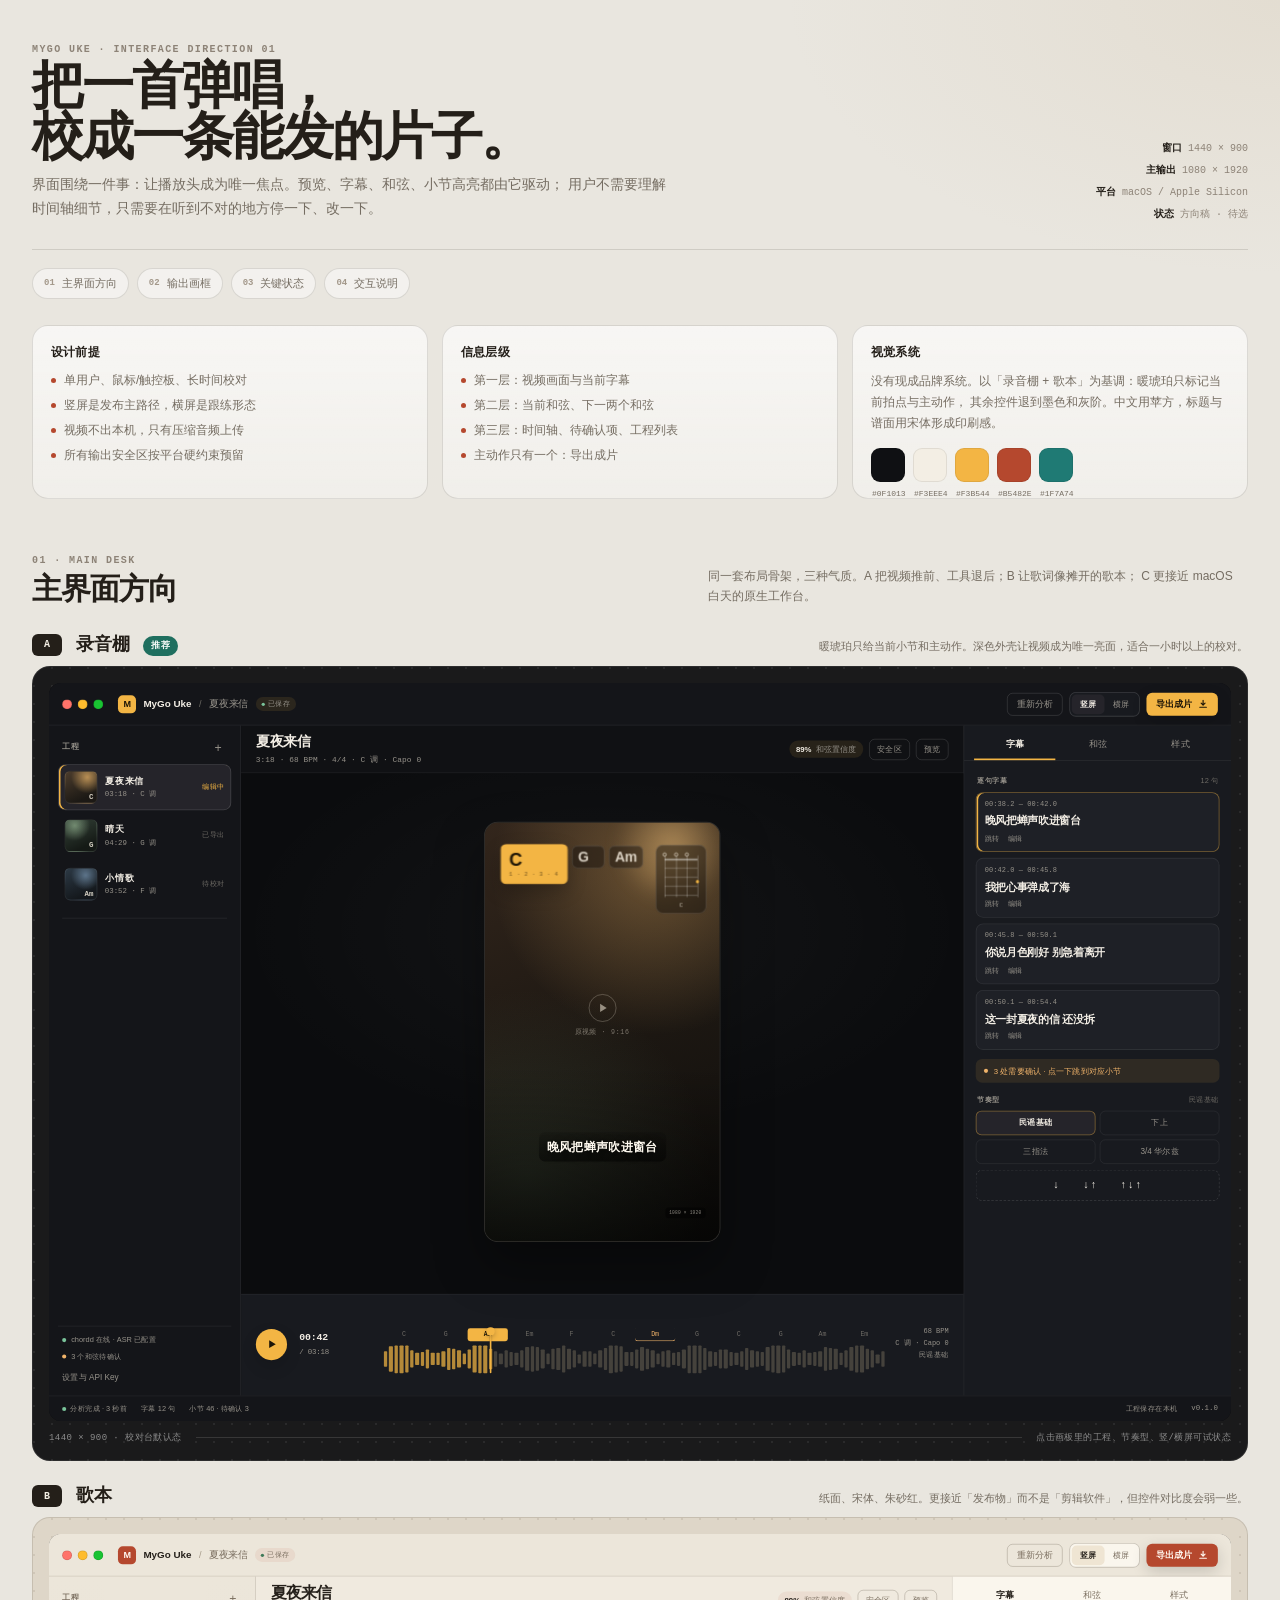
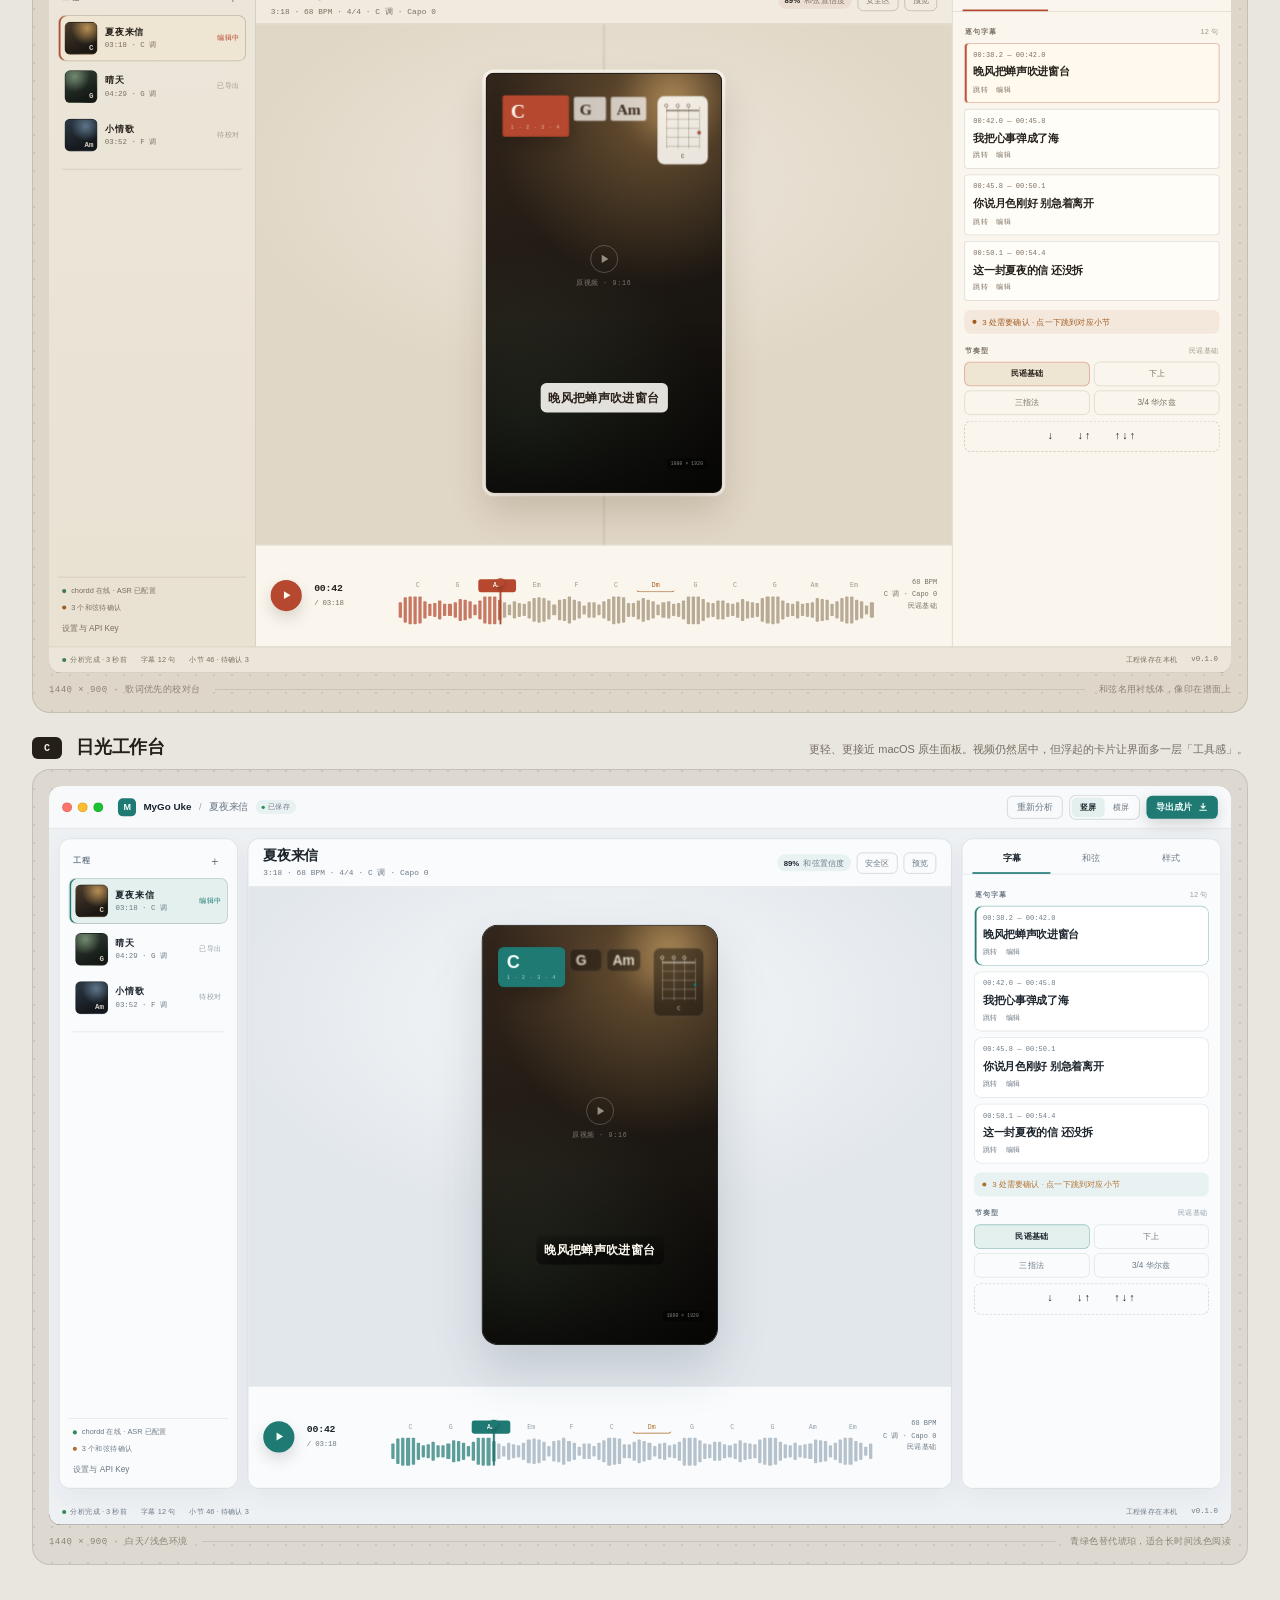
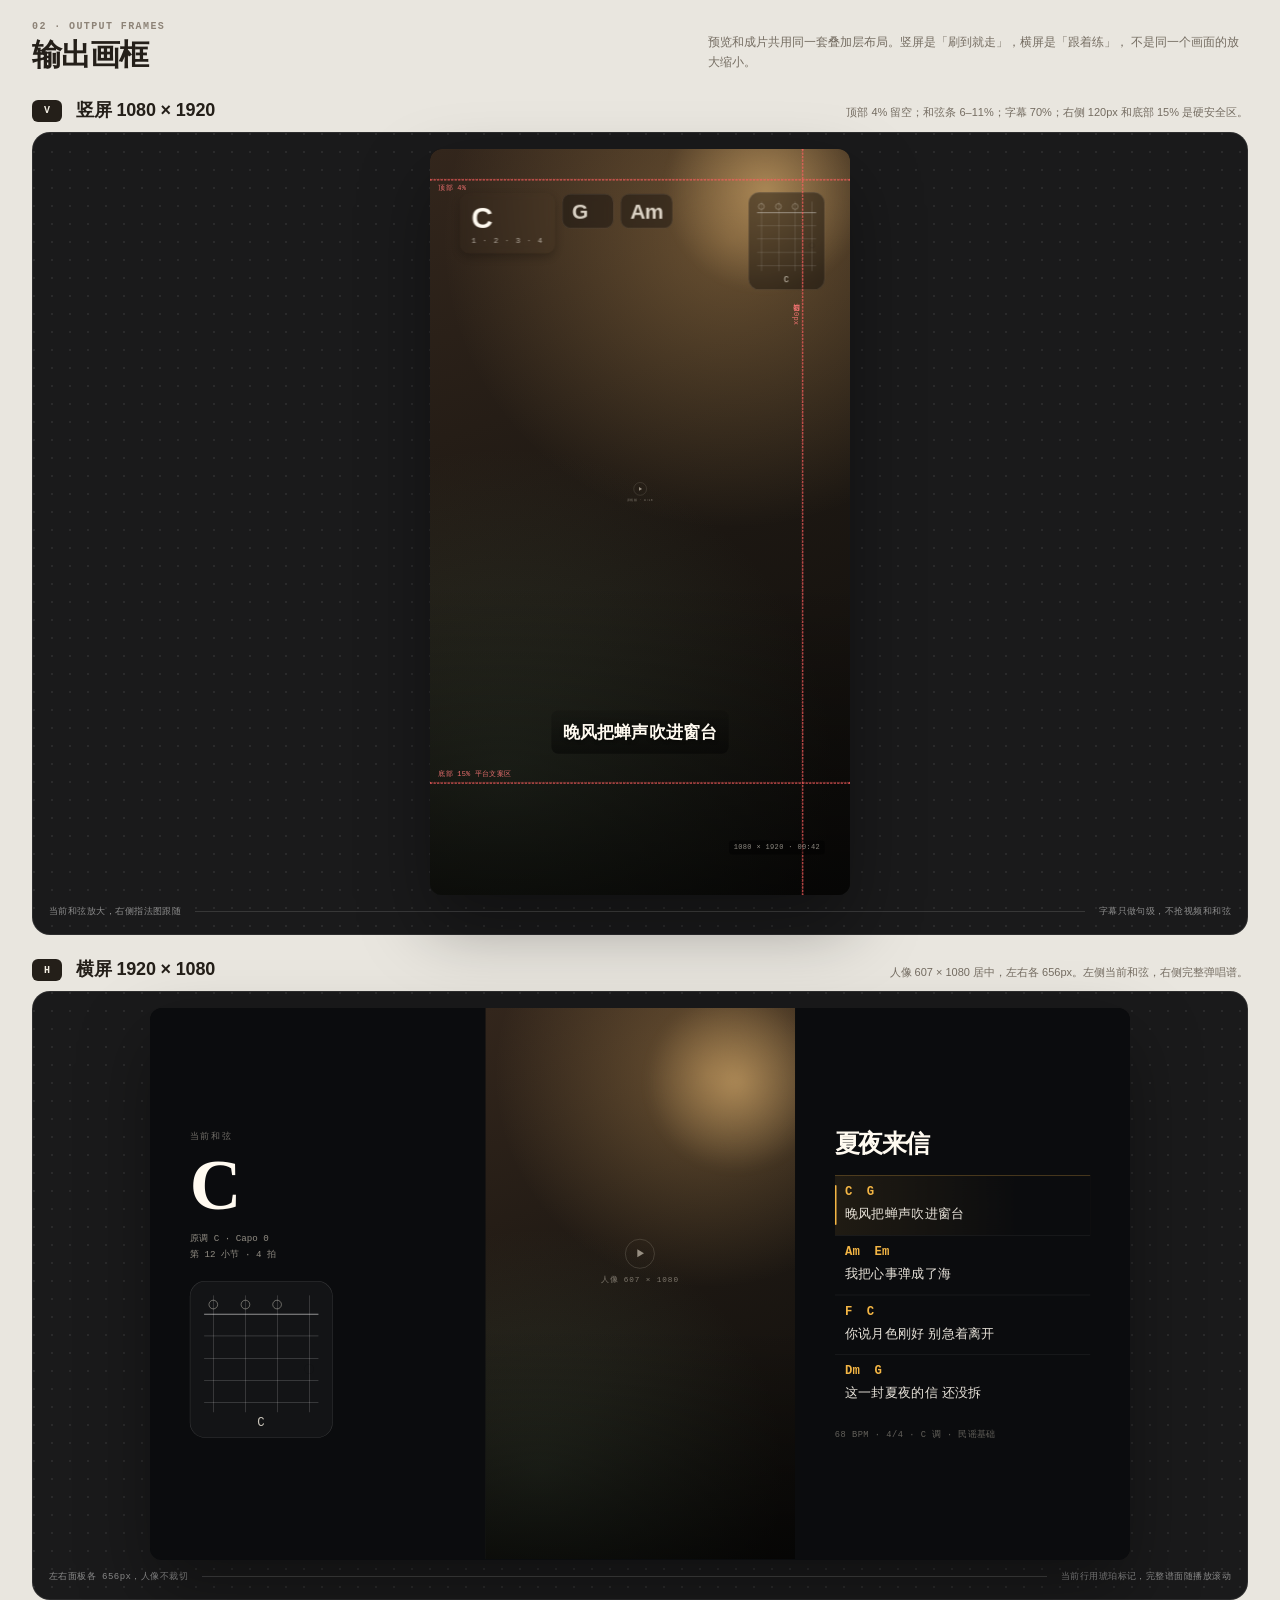
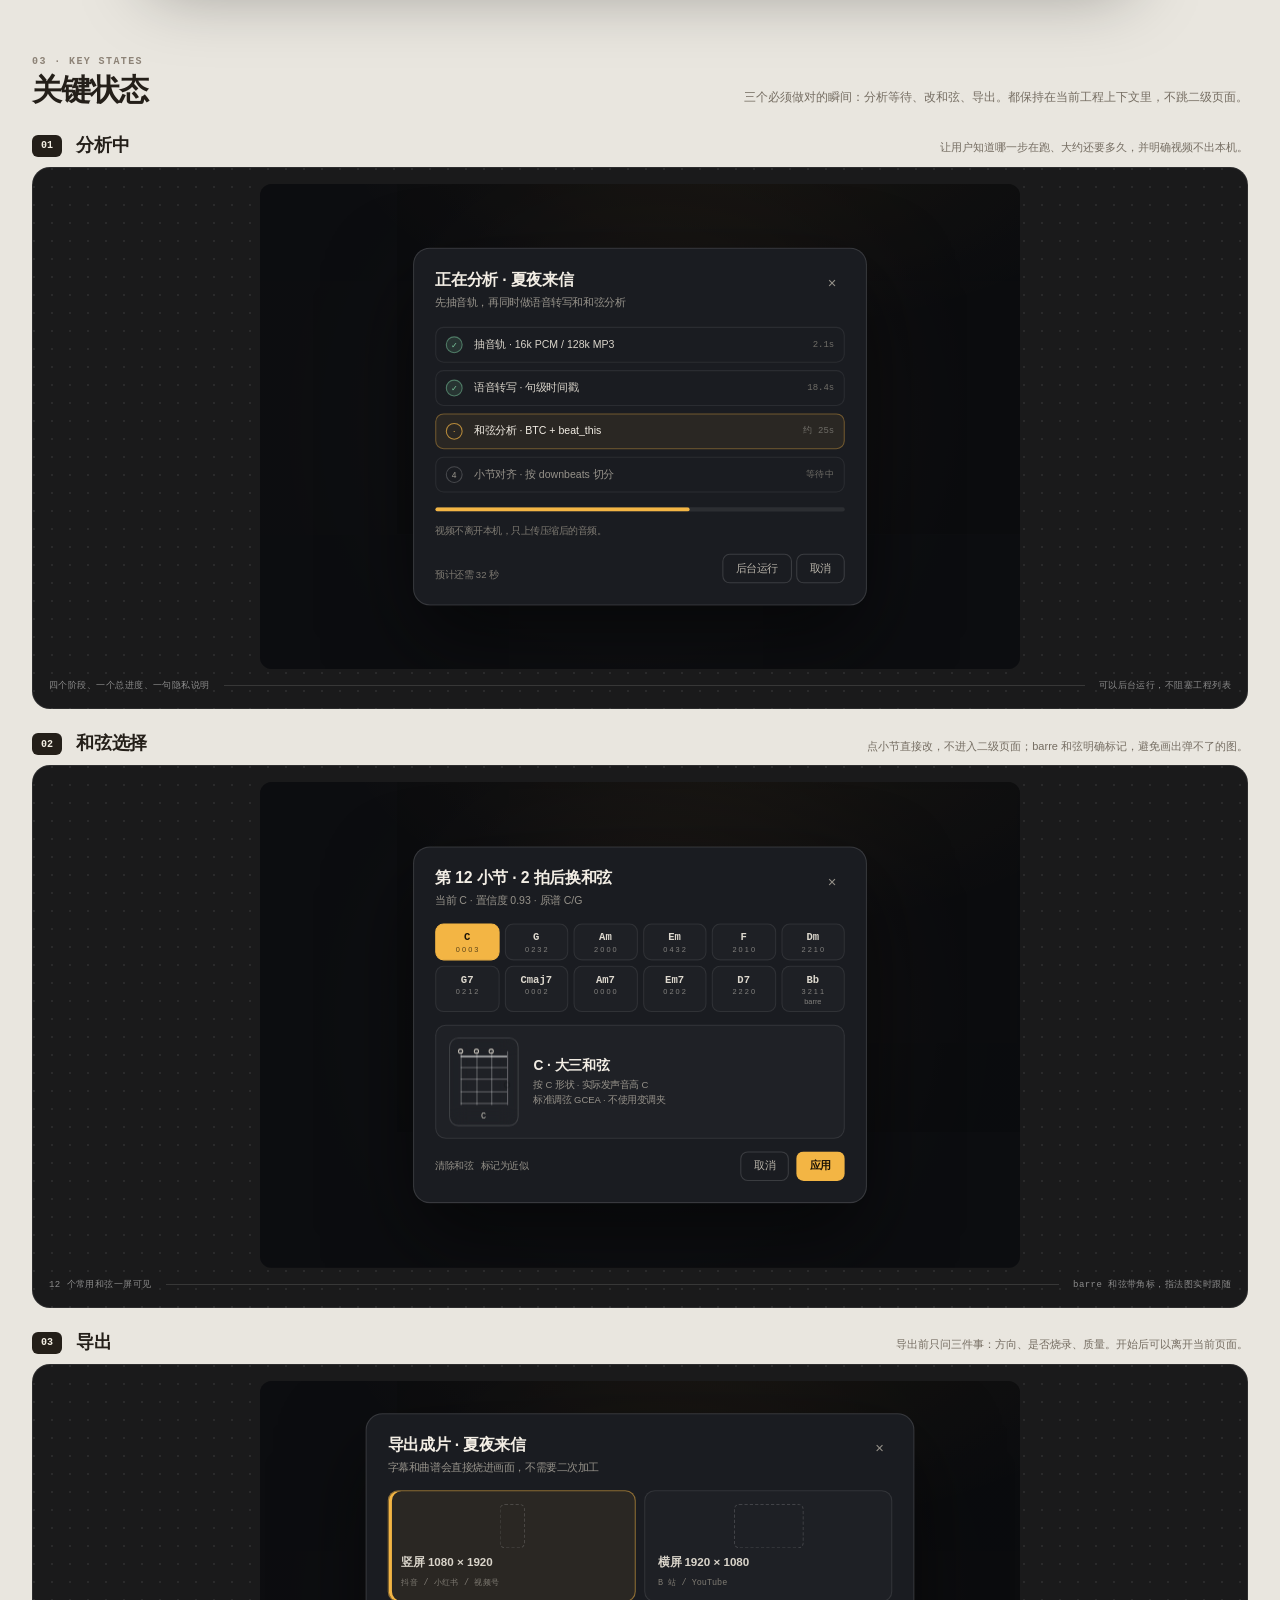
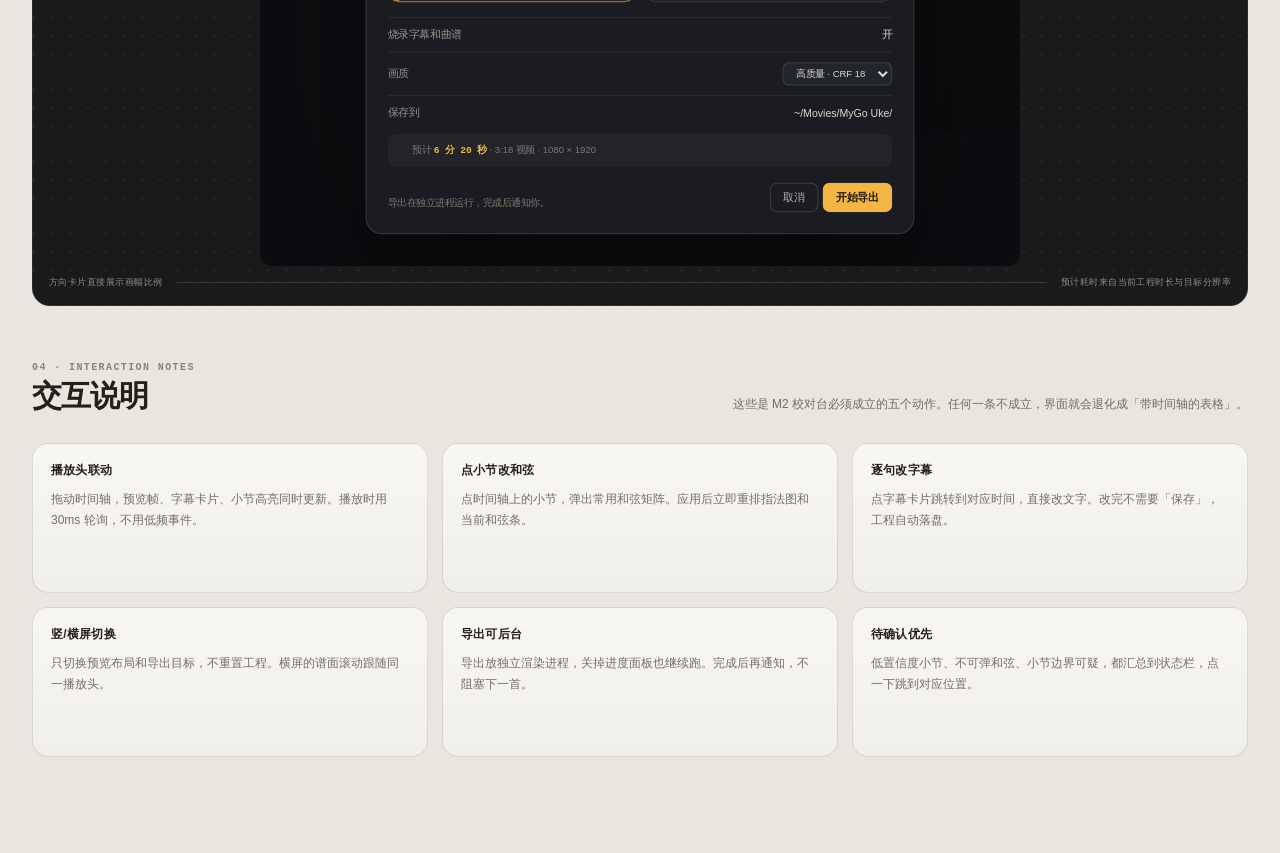
==== designs/mygo-uke-ui/index.html @ 70f19186 "feat: scaffold MyGo Uke client and chordd service" ====
<!doctype html>
<html lang="zh">
<head>
  <meta charset="utf-8">
  <meta name="viewport" content="width=device-width, initial-scale=1">
  <title>MyGo Uke · UI 方向稿</title>
  <link rel="stylesheet" href="styles.css">
  <script src="app.js" defer></script>
</head>
<body>
  <main class="page">
    <header class="page-head">
      <div>
        <div class="eyebrow">MyGo Uke · Interface direction 01</div>
        <h1>把一首弹唱，<br>校成一条能发的片子。</h1>
        <p>
          界面围绕一件事：让播放头成为唯一焦点。预览、字幕、和弦、小节高亮都由它驱动；
          用户不需要理解时间轴细节，只需要在听到不对的地方停一下、改一下。
        </p>
      </div>
      <div class="head-meta">
        <span><strong>窗口</strong> 1440 × 900</span>
        <span><strong>主输出</strong> 1080 × 1920</span>
        <span><strong>平台</strong> macOS / Apple Silicon</span>
        <span><strong>状态</strong> 方向稿 · 待选</span>
      </div>
    </header>

    <nav class="nav-row" aria-label="设计稿导航">
      <a class="nav-pill" href="#directions"><b>01</b> 主界面方向</a>
      <a class="nav-pill" href="#outputs"><b>02</b> 输出画框</a>
      <a class="nav-pill" href="#states"><b>03</b> 关键状态</a>
      <a class="nav-pill" href="#notes"><b>04</b> 交互说明</a>
    </nav>

    <section class="brief" aria-label="设计前提">
      <article class="brief-card">
        <h2>设计前提</h2>
        <ul>
          <li>单用户、鼠标/触控板、长时间校对</li>
          <li>竖屏是发布主路径，横屏是跟练形态</li>
          <li>视频不出本机，只有压缩音频上传</li>
          <li>所有输出安全区按平台硬约束预留</li>
        </ul>
      </article>
      <article class="brief-card">
        <h2>信息层级</h2>
        <ul>
          <li>第一层：视频画面与当前字幕</li>
          <li>第二层：当前和弦、下一两个和弦</li>
          <li>第三层：时间轴、待确认项、工程列表</li>
          <li>主动作只有一个：导出成片</li>
        </ul>
      </article>
      <article class="brief-card">
        <h2>视觉系统</h2>
        <p>
          没有现成品牌系统。以「录音棚 + 歌本」为基调：暖琥珀只标记当前拍点与主动作，
          其余控件退到墨色和灰阶。中文用苹方，标题与谱面用宋体形成印刷感。
        </p>
        <div class="swatches" aria-label="主色板">
          <div class="swatch" style="background:#0f1013"><span>#0F1013</span></div>
          <div class="swatch" style="background:#f3eee4"><span>#F3EEE4</span></div>
          <div class="swatch" style="background:#f3b544"><span>#F3B544</span></div>
          <div class="swatch" style="background:#b5482e"><span>#B5482E</span></div>
          <div class="swatch" style="background:#1f7a74"><span>#1F7A74</span></div>
        </div>
      </article>
    </section>

    <div class="section-head" id="directions">
      <div>
        <div class="eyebrow">01 · Main desk</div>
        <h2>主界面方向</h2>
      </div>
      <p>
        同一套布局骨架，三种气质。A 把视频推前、工具退后；B 让歌词像摊开的歌本；
        C 更接近 macOS 白天的原生工作台。
      </p>
    </div>

    <article class="board" id="dir-a" data-screen-label="A · 录音棚">
      <div class="board-head">
        <span class="board-index">A</span>
        <span class="board-title">录音棚</span>
        <span class="board-tag">推荐</span>
        <span class="board-note">
          暖琥珀只给当前小节和主动作。深色外壳让视频成为唯一亮面，适合一小时以上的校对。
        </span>
      </div>
      <div class="board-stage dark-stage">
        <div class="fit fit-1440" data-fit="1440">
          <div class="fit-inner fit-inner-1440" data-clone-theme="studio"></div>
        </div>
        <div class="stage-caption">
          <span>1440 × 900 · 校对台默认态</span>
          <span class="rule"></span>
          <span>点击画板里的工程、节奏型、竖/横屏可试状态</span>
        </div>
      </div>
    </article>

    <article class="board" id="dir-b" data-screen-label="B · 歌本">
      <div class="board-head">
        <span class="board-index">B</span>
        <span class="board-title">歌本</span>
        <span class="board-note">
          纸面、宋体、朱砂红。更接近「发布物」而不是「剪辑软件」，但控件对比度会弱一些。
        </span>
      </div>
      <div class="board-stage cream-stage">
        <div class="fit fit-1440" data-fit="1440">
          <div class="fit-inner fit-inner-1440" data-clone-theme="songbook"></div>
        </div>
        <div class="stage-caption">
          <span>1440 × 900 · 歌词优先的校对台</span>
          <span class="rule"></span>
          <span>和弦名用衬线体，像印在谱面上</span>
        </div>
      </div>
    </article>

    <article class="board" id="dir-c" data-screen-label="C · 日光工作台">
      <div class="board-head">
        <span class="board-index">C</span>
        <span class="board-title">日光工作台</span>
        <span class="board-note">
          更轻、更接近 macOS 原生面板。视频仍然居中，但浮起的卡片让界面多一层「工具感」。
        </span>
      </div>
      <div class="board-stage">
        <div class="fit fit-1440" data-fit="1440">
          <div class="fit-inner fit-inner-1440" data-clone-theme="daylight"></div>
        </div>
        <div class="stage-caption">
          <span>1440 × 900 · 白天/浅色环境</span>
          <span class="rule"></span>
          <span>青绿色替代琥珀，适合长时间浅色阅读</span>
        </div>
      </div>
    </article>

    <div class="section-head" id="outputs">
      <div>
        <div class="eyebrow">02 · Output frames</div>
        <h2>输出画框</h2>
      </div>
      <p>
        预览和成片共用同一套叠加层布局。竖屏是「刷到就走」，横屏是「跟着练」，
        不是同一个画面的放大缩小。
      </p>
    </div>

    <article class="board" id="out-v" data-screen-label="竖屏输出">
      <div class="board-head">
        <span class="board-index">V</span>
        <span class="board-title">竖屏 1080 × 1920</span>
        <span class="board-note">
          顶部 4% 留空；和弦条 6–11%；字幕 70%；右侧 120px 和底部 15% 是硬安全区。
        </span>
      </div>
      <div class="board-stage dark-stage">
        <div class="fit fit-vertical" data-fit="1080x1920">
          <div class="fit-inner fit-inner-vertical">
            <div class="out-v" data-default-safe>
              <div class="video-placeholder">
                <div class="placeholder-tag"><i></i><span>原视频 · 9:16</span></div>
              </div>
              <div class="chord-strip">
                <div class="chord-chip is-current">
                  <span class="chord-name">C</span>
                  <span class="chord-beat">1 · 2 · 3 · 4</span>
                </div>
                <div class="chord-chip"><span class="chord-name">G</span></div>
                <div class="chord-chip"><span class="chord-name">Am</span></div>
              </div>
              <div class="diagram-corner">
                <div class="uke-diagram" data-frets="0,0,0,3"></div>
                <span class="diagram-label">C</span>
              </div>
              <div class="subtitle-overlay"><span>晚风把蝉声吹进窗台</span></div>
              <div class="safe-lines">
                <i class="top"></i><i class="bottom"></i><i class="right"></i>
                <b>顶部 4%</b><b>底部 15% 平台文案区</b><b>右侧 120px</b>
              </div>
              <div class="frame-badge">1080 × 1920 · 00:42</div>
            </div>
          </div>
        </div>
        <div class="stage-caption">
          <span>当前和弦放大，右侧指法图跟随</span>
          <span class="rule"></span>
          <span>字幕只做句级，不抢视频和和弦</span>
        </div>
      </div>
    </article>

    <article class="board" id="out-h" data-screen-label="横屏输出">
      <div class="board-head">
        <span class="board-index">H</span>
        <span class="board-title">横屏 1920 × 1080</span>
        <span class="board-note">
          人像 607 × 1080 居中，左右各 656px。左侧当前和弦，右侧完整弹唱谱。
        </span>
      </div>
      <div class="board-stage dark-stage">
        <div class="fit fit-horizontal" data-fit="1920x1080">
          <div class="fit-inner fit-inner-horizontal">
            <div class="out-h">
              <div class="out-h-side out-h-left">
                <div class="side-kicker">当前和弦</div>
                <div class="current-chord">C</div>
                <div class="current-meta">原调 C · Capo 0<br>第 12 小节 · 4 拍</div>
                <div class="diagram-large">
                  <div class="uke-diagram" data-frets="0,0,0,3"></div>
                  <span class="diagram-label">C</span>
                </div>
              </div>
              <div class="out-h-center">
                <div class="video-placeholder">
                  <div class="placeholder-tag"><i></i><span>人像 607 × 1080</span></div>
                </div>
              </div>
              <div class="out-h-side out-h-right">
                <div class="sheet-title">夏夜来信</div>
                <div class="sheet-row is-current">
                  <div class="sheet-chords"><span>C</span><span>G</span></div>
                  <div class="sheet-lyric">晚风把蝉声吹进窗台</div>
                </div>
                <div class="sheet-row">
                  <div class="sheet-chords"><span>Am</span><span>Em</span></div>
                  <div class="sheet-lyric">我把心事弹成了海</div>
                </div>
                <div class="sheet-row">
                  <div class="sheet-chords"><span>F</span><span>C</span></div>
                  <div class="sheet-lyric">你说月色刚好 别急着离开</div>
                </div>
                <div class="sheet-row">
                  <div class="sheet-chords"><span>Dm</span><span>G</span></div>
                  <div class="sheet-lyric">这一封夏夜的信 还没拆</div>
                </div>
                <div class="sheet-foot">68 BPM · 4/4 · C 调 · 民谣基础</div>
              </div>
            </div>
          </div>
        </div>
        <div class="stage-caption">
          <span>左右面板各 656px，人像不裁切</span>
          <span class="rule"></span>
          <span>当前行用琥珀标记，完整谱面随播放滚动</span>
        </div>
      </div>
    </article>

    <div class="section-head" id="states">
      <div>
        <div class="eyebrow">03 · Key states</div>
        <h2>关键状态</h2>
      </div>
      <p>
        三个必须做对的瞬间：分析等待、改和弦、导出。都保持在当前工程上下文里，不跳二级页面。
      </p>
    </div>

    <article class="board" id="state-analysis" data-screen-label="分析中">
      <div class="board-head">
        <span class="board-index">01</span>
        <span class="board-title">分析中</span>
        <span class="board-note">
          让用户知道哪一步在跑、大约还要多久，并明确视频不出本机。
        </span>
      </div>
      <div class="board-stage dark-stage">
        <div class="fit fit-state" data-fit="720x460">
          <div class="fit-inner fit-inner-state">
            <div class="state-canvas">
              <div class="state-bg"></div>
              <div class="state-card">
                <div class="state-head">
                  <div>
                    <div class="state-title">正在分析 · 夏夜来信</div>
                    <div class="state-sub">先抽音轨，再同时做语音转写和和弦分析</div>
                  </div>
                  <button class="state-close" aria-label="取消分析">×</button>
                </div>
                <div class="analysis-stages">
                  <div class="stage-row done">
                    <span class="stage-icon">✓</span>
                    <span>抽音轨 · 16k PCM / 128k MP3</span>
                    <span class="stage-time">2.1s</span>
                  </div>
                  <div class="stage-row done">
                    <span class="stage-icon">✓</span>
                    <span>语音转写 · 句级时间戳</span>
                    <span class="stage-time">18.4s</span>
                  </div>
                  <div class="stage-row active">
                    <span class="stage-icon">·</span>
                    <span>和弦分析 · BTC + beat_this</span>
                    <span class="stage-time">约 25s</span>
                  </div>
                  <div class="stage-row">
                    <span class="stage-icon">4</span>
                    <span>小节对齐 · 按 downbeats 切分</span>
                    <span class="stage-time">等待中</span>
                  </div>
                </div>
                <div class="progress"><i></i></div>
                <div class="state-note">视频不离开本机，只上传压缩后的音频。</div>
                <div class="state-foot">
                  <span class="state-note">预计还需 32 秒</span>
                  <span>
                    <button class="state-btn">后台运行</button>
                    <button class="state-btn">取消</button>
                  </span>
                </div>
              </div>
            </div>
          </div>
        </div>
        <div class="stage-caption">
          <span>四个阶段、一个总进度、一句隐私说明</span>
          <span class="rule"></span>
          <span>可以后台运行，不阻塞工程列表</span>
        </div>
      </div>
    </article>

    <article class="board" id="state-chord" data-screen-label="和弦选择">
      <div class="board-head">
        <span class="board-index">02</span>
        <span class="board-title">和弦选择</span>
        <span class="board-note">
          点小节直接改，不进入二级页面；barre 和弦明确标记，避免画出弹不了的图。
        </span>
      </div>
      <div class="board-stage dark-stage">
        <div class="fit fit-state" data-fit="720x460">
          <div class="fit-inner fit-inner-state">
            <div class="state-canvas">
              <div class="state-bg"></div>
              <div class="state-card">
                <div class="state-head">
                  <div>
                    <div class="state-title">第 12 小节 · 2 拍后换和弦</div>
                    <div class="state-sub">当前 C · 置信度 0.93 · 原谱 C/G</div>
                  </div>
                  <button class="state-close" aria-label="关闭和弦选择">×</button>
                </div>
                <div class="picker-grid">
                  <button class="picker-chord is-selected">C<small>0 0 0 3</small></button>
                  <button class="picker-chord">G<small>0 2 3 2</small></button>
                  <button class="picker-chord">Am<small>2 0 0 0</small></button>
                  <button class="picker-chord">Em<small>0 4 3 2</small></button>
                  <button class="picker-chord">F<small>2 0 1 0</small></button>
                  <button class="picker-chord">Dm<small>2 2 1 0</small></button>
                  <button class="picker-chord">G7<small>0 2 1 2</small></button>
                  <button class="picker-chord">Cmaj7<small>0 0 0 2</small></button>
                  <button class="picker-chord">Am7<small>0 0 0 0</small></button>
                  <button class="picker-chord">Em7<small>0 2 0 2</small></button>
                  <button class="picker-chord">D7<small>2 2 2 0</small></button>
                  <button class="picker-chord">Bb<small>3 2 1 1</small><small>barre</small></button>
                </div>
                <div class="picker-current">
                  <div class="diagram-corner">
                    <div class="uke-diagram" data-frets="0,0,0,3"></div>
                    <span class="diagram-label">C</span>
                  </div>
                  <div class="picker-info">
                    <b>C · 大三和弦</b>
                    <span>按 C 形状 · 实际发声音高 C<br>标准调弦 GCEA · 不使用变调夹</span>
                  </div>
                </div>
                <div class="picker-actions">
                  <button class="link-btn">清除和弦</button>
                  <button class="link-btn">标记为近似</button>
                  <span class="spacer"></span>
                  <button class="state-btn">取消</button>
                  <button class="state-btn primary">应用</button>
                </div>
              </div>
            </div>
          </div>
        </div>
        <div class="stage-caption">
          <span>12 个常用和弦一屏可见</span>
          <span class="rule"></span>
          <span>barre 和弦带角标，指法图实时跟随</span>
        </div>
      </div>
    </article>

    <article class="board" id="state-export" data-screen-label="导出">
      <div class="board-head">
        <span class="board-index">03</span>
        <span class="board-title">导出</span>
        <span class="board-note">
          导出前只问三件事：方向、是否烧录、质量。开始后可以离开当前页面。
        </span>
      </div>
      <div class="board-stage dark-stage">
        <div class="fit fit-state" data-fit="720x460">
          <div class="fit-inner fit-inner-state">
            <div class="state-canvas">
              <div class="state-bg"></div>
              <div class="state-card sheet">
                <div class="state-head">
                  <div>
                    <div class="state-title">导出成片 · 夏夜来信</div>
                    <div class="state-sub">字幕和曲谱会直接烧进画面，不需要二次加工</div>
                  </div>
                  <button class="state-close" aria-label="关闭导出">×</button>
                </div>
                <div class="export-grid">
                  <button class="export-option is-selected">
                    <i class="vshape"></i>
                    <b>竖屏 1080 × 1920</b>
                    <span>抖音 / 小红书 / 视频号</span>
                  </button>
                  <button class="export-option">
                    <i class="hshape"></i>
                    <b>横屏 1920 × 1080</b>
                    <span>B 站 / YouTube</span>
                  </button>
                </div>
                <div class="export-row"><span>烧录字幕和曲谱</span><b>开</b></div>
                <div class="export-row">
                  <span>画质</span>
                  <select aria-label="画质">
                    <option>高质量 · CRF 18</option>
                    <option>标准 · CRF 22</option>
                  </select>
                </div>
                <div class="export-row"><span>保存到</span><b>~/Movies/MyGo Uke/</b></div>
                <div class="export-estimate">
                  <span class="dot"></span>
                  <span>预计 <b>6 分 20 秒</b> · 3:18 视频 · 1080 × 1920</span>
                </div>
                <div class="state-foot">
                  <span class="state-note">导出在独立进程运行，完成后通知你。</span>
                  <span>
                    <button class="state-btn">取消</button>
                    <button class="state-btn primary">开始导出</button>
                  </span>
                </div>
              </div>
            </div>
          </div>
        </div>
        <div class="stage-caption">
          <span>方向卡片直接展示画幅比例</span>
          <span class="rule"></span>
          <span>预计耗时来自当前工程时长与目标分辨率</span>
        </div>
      </div>
    </article>

    <div class="section-head" id="notes">
      <div>
        <div class="eyebrow">04 · Interaction notes</div>
        <h2>交互说明</h2>
      </div>
      <p>
        这些是 M2 校对台必须成立的五个动作。任何一条不成立，界面就会退化成「带时间轴的表格」。
      </p>
    </div>

    <section class="brief">
      <article class="brief-card">
        <h2>播放头联动</h2>
        <p>拖动时间轴，预览帧、字幕卡片、小节高亮同时更新。播放时用 30ms 轮询，不用低频事件。</p>
      </article>
      <article class="brief-card">
        <h2>点小节改和弦</h2>
        <p>点时间轴上的小节，弹出常用和弦矩阵。应用后立即重排指法图和当前和弦条。</p>
      </article>
      <article class="brief-card">
        <h2>逐句改字幕</h2>
        <p>点字幕卡片跳转到对应时间，直接改文字。改完不需要「保存」，工程自动落盘。</p>
      </article>
      <article class="brief-card">
        <h2>竖/横屏切换</h2>
        <p>只切换预览布局和导出目标，不重置工程。横屏的谱面滚动跟随同一播放头。</p>
      </article>
      <article class="brief-card">
        <h2>导出可后台</h2>
        <p>导出放独立渲染进程，关掉进度面板也继续跑。完成后再通知，不阻塞下一首。</p>
      </article>
      <article class="brief-card">
        <h2>待确认优先</h2>
        <p>低置信度小节、不可弹和弦、小节边界可疑，都汇总到状态栏，点一下跳到对应位置。</p>
      </article>
    </section>
  </main>

  <template id="desk-template">
    <div class="app-window">
      <div class="titlebar">
        <div class="traffic"><i></i><i></i><i></i></div>
        <div class="title-block">
          <span class="app-mark">M</span>
          <span class="app-name">MyGo Uke</span>
          <span class="crumb">/</span>
          <span class="project-name">夏夜来信</span>
          <span class="save-state">已保存</span>
        </div>
        <div class="title-actions">
          <button class="tb-btn">重新分析</button>
          <div class="seg" data-segment>
            <button class="on">竖屏</button>
            <button>横屏</button>
          </div>
          <button class="btn-primary">
            导出成片
            <svg viewBox="0 0 12 12" fill="none" aria-hidden="true">
              <path d="M6 1v6m0 0 2.4-2.4M6 7 3.6 4.6M2 9.5h8" stroke="currentColor" stroke-width="1.4" stroke-linecap="round" stroke-linejoin="round"></path>
            </svg>
          </button>
        </div>
      </div>

      <div class="workspace">
        <aside class="rail">
          <div class="rail-head">
            <span>工程</span>
            <button class="icon-btn" aria-label="新建工程">+</button>
          </div>
          <button class="project is-selected" data-project>
            <span class="p-thumb" data-chord="C"></span>
            <span class="p-meta"><b>夏夜来信</b><small>03:18 · C 调</small></span>
            <span class="p-state">编辑中</span>
          </button>
          <button class="project" data-project>
            <span class="p-thumb green" data-chord="G"></span>
            <span class="p-meta"><b>晴天</b><small>04:29 · G 调</small></span>
            <span class="p-state">已导出</span>
          </button>
          <button class="project" data-project>
            <span class="p-thumb blue" data-chord="Am"></span>
            <span class="p-meta"><b>小情歌</b><small>03:52 · F 调</small></span>
            <span class="p-state">待校对</span>
          </button>
          <div class="rail-sep"></div>
          <div class="rail-foot">
            <div class="api-state"><i class="dot"></i><span>chordd 在线 · ASR 已配置</span></div>
            <div class="api-state"><i class="dot warn"></i><span>3 个和弦待确认</span></div>
            <button class="rail-action">设置与 API Key</button>
          </div>
        </aside>

        <section class="stage-col">
          <div class="stage-head">
            <div>
              <h2>夏夜来信</h2>
              <p>3:18 · 68 BPM · 4/4 · C 调 · Capo 0</p>
            </div>
            <div class="stage-tools">
              <span class="confidence"><b>89%</b> 和弦置信度</span>
              <button class="ghost-btn" data-safe-toggle>安全区</button>
              <button class="ghost-btn">预览</button>
            </div>
          </div>

          <div class="preview-mat">
            <div class="video-frame">
              <div class="video-placeholder">
                <div class="placeholder-tag"><i></i><span>原视频 · 9:16</span></div>
              </div>
              <div class="chord-strip">
                <div class="chord-chip is-current">
                  <span class="chord-name">C</span>
                  <span class="chord-beat">1 · 2 · 3 · 4</span>
                </div>
                <div class="chord-chip"><span class="chord-name">G</span></div>
                <div class="chord-chip"><span class="chord-name">Am</span></div>
              </div>
              <div class="diagram-corner">
                <div class="uke-diagram" data-frets="0,0,0,3"></div>
                <span class="diagram-label">C</span>
              </div>
              <div class="subtitle-overlay"><span>晚风把蝉声吹进窗台</span></div>
              <div class="safe-lines">
                <i class="top"></i><i class="bottom"></i><i class="right"></i>
                <b>4%</b><b>15%</b><b>120px</b>
              </div>
              <div class="frame-badge">1080 × 1920</div>
            </div>
          </div>

          <div class="transport">
            <button class="play-btn" aria-label="播放">
              <svg viewBox="0 0 12 12" fill="currentColor" aria-hidden="true"><path d="M3 1.6v8.8L10.4 6 3 1.6Z"></path></svg>
            </button>
            <div class="time">00:42<span>/ 03:18</span></div>
            <div class="timeline">
              <div class="bar-ruler">
                <span>C</span><span>G</span><span class="is-current">Am</span><span>Em</span>
                <span>F</span><span>C</span><span class="review">Dm</span><span>G</span>
                <span>C</span><span>G</span><span>Am</span><span>Em</span>
              </div>
              <div class="wave" data-wave></div>
              <div class="playhead" style="left:21.2%"></div>
            </div>
            <div class="transport-meta">
              <span>68 BPM</span>
              <span>C 调 · Capo 0</span>
              <span>民谣基础</span>
            </div>
          </div>
        </section>

        <aside class="inspector">
          <div class="tabs">
            <button class="on">字幕</button>
            <button>和弦</button>
            <button>样式</button>
          </div>
          <div class="inspector-body">
            <div class="section-label"><span>逐句字幕</span><span class="count">12 句</span></div>
            <div class="line-card is-selected">
              <div class="line-time">00:38.2 — 00:42.0</div>
              <div class="line-text">晚风把蝉声吹进窗台</div>
              <div class="line-actions"><button>跳转</button><button>编辑</button></div>
            </div>
            <div class="line-card">
              <div class="line-time">00:42.0 — 00:45.8</div>
              <div class="line-text">我把心事弹成了海</div>
              <div class="line-actions"><button>跳转</button><button>编辑</button></div>
            </div>
            <div class="line-card">
              <div class="line-time">00:45.8 — 00:50.1</div>
              <div class="line-text">你说月色刚好 别急着离开</div>
              <div class="line-actions"><button>跳转</button><button>编辑</button></div>
            </div>
            <div class="line-card">
              <div class="line-time">00:50.1 — 00:54.4</div>
              <div class="line-text">这一封夏夜的信 还没拆</div>
              <div class="line-actions"><button>跳转</button><button>编辑</button></div>
            </div>
            <div class="review-callout"><i class="dot"></i><span>3 处需要确认 · 点一下跳到对应小节</span></div>
            <div class="section-label"><span>节奏型</span><span class="count">民谣基础</span></div>
            <div class="pattern-row">
              <button class="pattern is-selected">民谣基础</button>
              <button class="pattern">下上</button>
              <button class="pattern">三指法</button>
              <button class="pattern">3/4 华尔兹</button>
            </div>
            <div class="strum">↓ &nbsp; ↓↑ &nbsp; ↑↓↑</div>
          </div>
        </aside>
      </div>

      <div class="statusbar">
        <span class="status-item"><i class="dot"></i> 分析完成 · 3 秒前</span>
        <span class="status-item">字幕 12 句</span>
        <span class="status-item">小节 46 · 待确认 3</span>
        <span class="spacer"></span>
        <span class="status-item">工程保存在本机</span>
        <span class="status-item mono">v0.1.0</span>
      </div>
    </div>
  </template>
</body>
</html>
---- designs/mygo-uke-ui/styles.css ----
:root {
  --canvas: #e9e6df;
  --canvas-ink: #241f19;
  --canvas-muted: #756d62;
  --canvas-line: rgba(54, 44, 32, 0.14);
  --canvas-card: #f7f4ed;
  --ui: -apple-system, BlinkMacSystemFont, "SF Pro Text", "PingFang SC", "Noto Sans SC", sans-serif;
  --display: "New York", "Songti SC", "Noto Serif SC", Georgia, serif;
  --mono: "SF Mono", ui-monospace, Menlo, Consolas, monospace;
}

* {
  box-sizing: border-box;
}

html {
  scroll-behavior: smooth;
}

body {
  margin: 0;
  background:
    radial-gradient(1200px 600px at 20% -10%, rgba(255, 255, 255, 0.72), transparent 60%),
    radial-gradient(900px 500px at 100% 0%, rgba(196, 174, 139, 0.16), transparent 55%),
    var(--canvas);
  color: var(--canvas-ink);
  font-family: var(--ui);
  -webkit-font-smoothing: antialiased;
}

button {
  font-family: inherit;
  cursor: pointer;
}

button:focus-visible {
  outline: 2px solid #b5482e;
  outline-offset: 2px;
}

.page {
  max-width: 1280px;
  margin: 0 auto;
  padding: 44px 32px 96px;
}

.page-head {
  display: flex;
  align-items: flex-end;
  gap: 28px;
  padding-bottom: 28px;
  border-bottom: 1px solid var(--canvas-line);
}

.page-head h1 {
  margin: 6px 0 10px;
  font-family: var(--display);
  font-size: 52px;
  font-weight: 600;
  letter-spacing: -0.04em;
  line-height: 0.98;
}

.eyebrow {
  font-family: var(--mono);
  font-size: 10px;
  font-weight: 600;
  letter-spacing: 0.14em;
  text-transform: uppercase;
  color: #8d8377;
}

.page-head p {
  max-width: 640px;
  margin: 0;
  color: var(--canvas-muted);
  font-size: 14px;
  line-height: 1.7;
  text-wrap: pretty;
}

.head-meta {
  margin-left: auto;
  display: flex;
  flex-direction: column;
  align-items: flex-end;
  gap: 8px;
  font-family: var(--mono);
  font-size: 10px;
  color: #8d8377;
  white-space: nowrap;
}

.head-meta strong {
  color: var(--canvas-ink);
  font-weight: 600;
}

.nav-row {
  display: flex;
  align-items: center;
  gap: 8px;
  margin-top: 18px;
  flex-wrap: wrap;
}

.nav-pill {
  display: inline-flex;
  align-items: center;
  gap: 7px;
  padding: 7px 11px;
  border: 1px solid var(--canvas-line);
  border-radius: 999px;
  background: rgba(255, 255, 255, 0.46);
  color: var(--canvas-muted);
  font-size: 11px;
  font-weight: 500;
  text-decoration: none;
}

.nav-pill:hover {
  background: #fff;
  color: var(--canvas-ink);
}

.nav-pill b {
  font-family: var(--mono);
  font-size: 9px;
  color: #a3988a;
}

.brief {
  display: grid;
  grid-template-columns: repeat(3, minmax(0, 1fr));
  gap: 14px;
  margin-top: 26px;
}

.brief-card {
  min-height: 150px;
  padding: 18px 18px 16px;
  border: 1px solid var(--canvas-line);
  border-radius: 16px;
  background: linear-gradient(180deg, rgba(255, 255, 255, 0.66), rgba(255, 255, 255, 0.36));
}

.brief-card h2 {
  margin: 0 0 10px;
  font-size: 12px;
  font-weight: 650;
  letter-spacing: 0.02em;
}

.brief-card p {
  margin: 0;
  color: var(--canvas-muted);
  font-size: 12px;
  line-height: 1.75;
  text-wrap: pretty;
}

.brief-card ul {
  margin: 0;
  padding: 0;
  list-style: none;
  display: grid;
  gap: 7px;
  color: var(--canvas-muted);
  font-size: 12px;
  line-height: 1.5;
}

.brief-card li {
  display: flex;
  gap: 8px;
}

.brief-card li::before {
  content: "";
  flex: 0 0 auto;
  width: 5px;
  height: 5px;
  margin-top: 7px;
  border-radius: 50%;
  background: #b5482e;
}

.swatches {
  display: flex;
  gap: 8px;
  margin-top: 14px;
}

.swatch {
  width: 34px;
  height: 34px;
  border-radius: 9px;
  border: 1px solid rgba(0, 0, 0, 0.08);
}

.swatch span {
  display: block;
  margin-top: 40px;
  font-family: var(--mono);
  font-size: 8px;
  color: var(--canvas-muted);
  white-space: nowrap;
}

.section-head {
  display: flex;
  align-items: flex-end;
  gap: 16px;
  margin: 56px 0 18px;
}

.section-head h2 {
  margin: 3px 0 0;
  font-family: var(--display);
  font-size: 30px;
  font-weight: 600;
  letter-spacing: -0.03em;
}

.section-head p {
  max-width: 540px;
  margin: 0 0 3px auto;
  color: var(--canvas-muted);
  font-size: 12px;
  line-height: 1.65;
}

.board {
  margin-top: 22px;
}

.board-head {
  display: flex;
  align-items: flex-end;
  gap: 14px;
  margin-bottom: 10px;
}

.board-index {
  display: inline-flex;
  align-items: center;
  justify-content: center;
  min-width: 30px;
  height: 22px;
  padding: 0 8px;
  border-radius: 6px;
  background: var(--canvas-ink);
  color: #f4efe4;
  font-family: var(--mono);
  font-size: 10px;
  font-weight: 600;
}

.board-title {
  font-size: 18px;
  font-weight: 650;
  letter-spacing: -0.01em;
}

.board-tag {
  display: inline-flex;
  align-items: center;
  gap: 5px;
  height: 20px;
  padding: 0 8px;
  border-radius: 999px;
  background: #1f6f5f;
  color: #f5faf7;
  font-size: 9px;
  font-weight: 650;
  letter-spacing: 0.04em;
}

.board-note {
  margin-left: auto;
  max-width: 470px;
  color: var(--canvas-muted);
  font-size: 11px;
  line-height: 1.6;
  text-align: right;
  text-wrap: pretty;
}

.board-stage {
  position: relative;
  padding: 16px;
  border: 1px solid var(--canvas-line);
  border-radius: 18px;
  background:
    radial-gradient(circle at 1px 1px, rgba(54, 44, 32, 0.11) 1px, transparent 1px) 0 0 / 18px 18px,
    #ddd9d1;
}

.board-stage.dark-stage {
  background:
    radial-gradient(circle at 1px 1px, rgba(255, 255, 255, 0.07) 1px, transparent 1px) 0 0 / 18px 18px,
    #1a1a1b;
  border-color: rgba(255, 255, 255, 0.08);
}

.board-stage.cream-stage {
  background:
    radial-gradient(circle at 1px 1px, rgba(80, 60, 36, 0.1) 1px, transparent 1px) 0 0 / 18px 18px,
    #ded6c8;
}

.fit {
  position: relative;
  width: 100%;
  overflow: hidden;
  border-radius: 12px;
  background: #0b0c0e;
}

.fit-1440 {
  aspect-ratio: 1440 / 900;
}

.fit-vertical {
  width: min(100%, 420px);
  margin: 0 auto;
  aspect-ratio: 1080 / 1920;
  background: #0b0c0e;
  box-shadow: 0 30px 70px rgba(0, 0, 0, 0.35);
}

.fit-horizontal {
  width: min(100%, 980px);
  margin: 0 auto;
  aspect-ratio: 1920 / 1080;
  background: #0b0c0e;
  box-shadow: 0 30px 70px rgba(0, 0, 0, 0.35);
}

.fit-state {
  width: min(100%, 760px);
  margin: 0 auto;
  aspect-ratio: 720 / 460;
  background: #111214;
}

.fit-inner {
  position: absolute;
  top: 0;
  left: 0;
  transform-origin: top left;
}

.fit-inner-1440 {
  width: 1440px;
  height: 900px;
}

.fit-inner-vertical {
  width: 1080px;
  height: 1920px;
}

.fit-inner-horizontal {
  width: 1920px;
  height: 1080px;
}

.fit-inner-state {
  width: 720px;
  height: 460px;
}

.stage-caption {
  display: flex;
  align-items: center;
  gap: 14px;
  margin-top: 10px;
  color: #8d8377;
  font-family: var(--mono);
  font-size: 9px;
  letter-spacing: 0.05em;
}

.dark-stage .stage-caption {
  color: #8c8c8c;
}

.stage-caption .rule {
  flex: 1;
  height: 1px;
  background: currentColor;
  opacity: 0.25;
}

/* ── App shell ───────────────────────────────────────────────── */

.app-window {
  width: 1440px;
  height: 900px;
  display: flex;
  flex-direction: column;
  overflow: hidden;
  background: var(--bg);
  color: var(--text);
  font-family: var(--ui);
  font-size: 13px;
  line-height: 1.4;
  --bg: #0f1013;
  --bg2: #141519;
  --panel: #181a1f;
  --panel-2: #1c1e24;
  --card: #1e2026;
  --sel: #25242a;
  --text: #f2ede4;
  --muted: #96928a;
  --faint: #6d6a64;
  --line: rgba(255, 255, 255, 0.075);
  --line-strong: rgba(255, 255, 255, 0.14);
  --accent: #f3b544;
  --accent-ink: #1d1507;
  --accent-line: rgba(243, 181, 68, 0.42);
  --mat: #0b0c0e;
  --stage-bg: #101114;
  --frame-line: rgba(255, 255, 255, 0.12);
  --wave: #45423c;
  --warn: #f0b36a;
  --warn-bg: rgba(243, 181, 68, 0.1);
  --good: #79c39a;
}

.theme-studio {
  background:
    radial-gradient(1000px 500px at 65% -20%, rgba(243, 181, 68, 0.045), transparent 60%),
    var(--bg);
}

.theme-songbook {
  --bg: #f3eee4;
  --bg2: #ece6da;
  --panel: #faf6ed;
  --panel-2: #f5f0e5;
  --card: #fffdf8;
  --sel: #efe5d3;
  --text: #26211b;
  --muted: #7b6f60;
  --faint: #a49988;
  --line: rgba(50, 38, 24, 0.14);
  --line-strong: rgba(50, 38, 24, 0.24);
  --accent: #b5482e;
  --accent-ink: #fff8f0;
  --accent-line: rgba(181, 72, 46, 0.4);
  --mat: #e1d7c6;
  --stage-bg: #f0eadf;
  --frame-line: rgba(50, 38, 24, 0.18);
  --wave: #b9aa94;
  --warn: #a15a1e;
  --warn-bg: rgba(181, 72, 46, 0.08);
  --good: #3f7a58;
}

.theme-daylight {
  --bg: #eef1f4;
  --bg2: #e8ecf0;
  --panel: #f9fbfc;
  --panel-2: #f4f7f9;
  --card: #ffffff;
  --sel: #e3f0ee;
  --text: #1d252d;
  --muted: #6d7986;
  --faint: #94a0ac;
  --line: rgba(25, 40, 55, 0.1);
  --line-strong: rgba(25, 40, 55, 0.18);
  --accent: #1f7a74;
  --accent-ink: #f4fffc;
  --accent-line: rgba(31, 122, 116, 0.35);
  --mat: #e2e7ec;
  --stage-bg: #f4f6f8;
  --frame-line: rgba(25, 40, 55, 0.1);
  --wave: #b5c2cc;
  --warn: #b0712f;
  --warn-bg: rgba(31, 122, 116, 0.07);
  --good: #2e8b57;
  background: var(--bg);
}

.titlebar {
  flex: 0 0 52px;
  display: flex;
  align-items: center;
  gap: 14px;
  padding: 0 16px;
  border-bottom: 1px solid var(--line);
  background: var(--bg2);
}

.traffic {
  display: flex;
  gap: 7px;
  padding-right: 4px;
}

.traffic i {
  width: 12px;
  height: 12px;
  border-radius: 50%;
  border: 0.5px solid rgba(0, 0, 0, 0.14);
}

.traffic i:nth-child(1) {
  background: #ff736a;
}

.traffic i:nth-child(2) {
  background: #febc2e;
}

.traffic i:nth-child(3) {
  background: #19c332;
}

.title-block {
  display: flex;
  align-items: center;
  gap: 9px;
  min-width: 0;
}

.app-mark {
  display: inline-flex;
  align-items: center;
  justify-content: center;
  width: 22px;
  height: 22px;
  border-radius: 6px;
  background: var(--accent);
  color: var(--accent-ink);
  font-size: 11px;
  font-weight: 800;
  letter-spacing: -0.04em;
}

.app-name {
  font-size: 12px;
  font-weight: 650;
  color: var(--text);
}

.crumb {
  color: var(--faint);
  font-size: 11px;
}

.project-name {
  font-size: 12px;
  color: var(--muted);
  white-space: nowrap;
  overflow: hidden;
  text-overflow: ellipsis;
}

.save-state {
  display: inline-flex;
  align-items: center;
  gap: 4px;
  padding: 2px 7px;
  border-radius: 999px;
  background: var(--warn-bg);
  color: var(--muted);
  font-size: 9px;
}

.save-state::before {
  content: "";
  width: 4px;
  height: 4px;
  border-radius: 50%;
  background: var(--good);
}

.title-actions {
  display: flex;
  align-items: center;
  gap: 8px;
  margin-left: auto;
}

.tb-btn,
.ghost-btn,
.icon-btn {
  border: 1px solid var(--line-strong);
  background: transparent;
  color: var(--muted);
}

.tb-btn {
  height: 28px;
  padding: 0 11px;
  border-radius: 7px;
  font-size: 11px;
}

.tb-btn:hover,
.ghost-btn:hover,
.icon-btn:hover {
  color: var(--text);
  background: var(--sel);
}

.seg {
  display: inline-flex;
  padding: 2px;
  border: 1px solid var(--line-strong);
  border-radius: 8px;
  background: var(--panel);
}

.seg button {
  height: 24px;
  padding: 0 10px;
  border: 0;
  border-radius: 6px;
  background: transparent;
  color: var(--muted);
  font-size: 10px;
}

.seg button.on {
  background: var(--sel);
  color: var(--text);
  font-weight: 600;
}

.btn-primary {
  display: inline-flex;
  align-items: center;
  gap: 7px;
  height: 28px;
  padding: 0 12px;
  border: 0;
  border-radius: 7px;
  background: var(--accent);
  color: var(--accent-ink);
  font-size: 11px;
  font-weight: 650;
  box-shadow: 0 6px 18px rgba(0, 0, 0, 0.16);
}

.btn-primary:hover {
  filter: brightness(1.05);
}

.btn-primary svg {
  width: 12px;
  height: 12px;
}

.workspace {
  flex: 1;
  min-height: 0;
  display: grid;
  grid-template-columns: 234px minmax(0, 1fr) 326px;
}

.theme-songbook .workspace {
  grid-template-columns: 252px minmax(0, 1fr) 340px;
}

.theme-daylight .workspace {
  grid-template-columns: 218px minmax(0, 1fr) 316px;
  gap: 12px;
  padding: 12px;
  background: var(--bg);
}

.rail {
  display: flex;
  flex-direction: column;
  min-height: 0;
  padding: 13px 11px 11px;
  border-right: 1px solid var(--line);
  background: var(--bg2);
}

.theme-daylight .rail {
  border: 1px solid var(--line);
  border-radius: 14px;
  box-shadow: 0 10px 30px rgba(30, 44, 58, 0.05);
  background: var(--panel);
}

.theme-songbook .rail {
  background: linear-gradient(180deg, var(--bg2), #e9e1d2);
}

.rail-head {
  display: flex;
  align-items: center;
  justify-content: space-between;
  padding: 2px 5px 10px;
  color: var(--muted);
  font-size: 10px;
  font-weight: 650;
  letter-spacing: 0.08em;
  text-transform: uppercase;
}

.icon-btn {
  display: inline-flex;
  align-items: center;
  justify-content: center;
  width: 22px;
  height: 22px;
  border: 0;
  border-radius: 6px;
  font-size: 15px;
  line-height: 1;
}

.project {
  display: grid;
  grid-template-columns: 40px minmax(0, 1fr) auto;
  gap: 9px;
  align-items: center;
  width: 100%;
  margin-bottom: 3px;
  padding: 7px;
  border: 1px solid transparent;
  border-radius: 9px;
  background: transparent;
  color: var(--text);
  text-align: left;
}

.project:hover {
  background: var(--sel);
}

.project.is-selected {
  border-color: var(--line-strong);
  background: var(--sel);
  box-shadow: inset 2px 0 0 var(--accent);
}

.p-thumb {
  position: relative;
  width: 40px;
  height: 40px;
  overflow: hidden;
  border-radius: 7px;
  border: 1px solid var(--line);
  background:
    radial-gradient(circle at 70% 18%, rgba(255, 196, 112, 0.65), transparent 48%),
    linear-gradient(155deg, #4b3c2c, #1c1915 78%);
}

.p-thumb::after {
  content: attr(data-chord);
  position: absolute;
  right: 4px;
  bottom: 2px;
  color: rgba(255, 248, 232, 0.82);
  font-family: var(--mono);
  font-size: 9px;
  font-weight: 700;
}

.p-thumb.green {
  background:
    radial-gradient(circle at 30% 18%, rgba(184, 222, 178, 0.5), transparent 45%),
    linear-gradient(155deg, #344238, #151a16 78%);
}

.p-thumb.blue {
  background:
    radial-gradient(circle at 65% 22%, rgba(152, 190, 226, 0.5), transparent 46%),
    linear-gradient(155deg, #2c3945, #14181c 78%);
}

.p-meta {
  min-width: 0;
}

.p-meta b {
  display: block;
  font-size: 11.5px;
  font-weight: 600;
  white-space: nowrap;
  overflow: hidden;
  text-overflow: ellipsis;
}

.p-meta small {
  display: block;
  margin-top: 2px;
  color: var(--muted);
  font-family: var(--mono);
  font-size: 9px;
}

.p-state {
  color: var(--faint);
  font-size: 8.5px;
  white-space: nowrap;
}

.project.is-selected .p-state {
  color: var(--accent);
}

.rail-sep {
  height: 1px;
  margin: 10px 5px;
  background: var(--line);
}

.rail-foot {
  display: flex;
  flex-direction: column;
  gap: 8px;
  margin-top: auto;
  padding: 10px 5px 0;
  border-top: 1px solid var(--line);
}

.api-state {
  display: flex;
  align-items: center;
  gap: 6px;
  color: var(--muted);
  font-size: 9px;
  line-height: 1.4;
}

.dot {
  display: inline-block;
  width: 5px;
  height: 5px;
  border-radius: 50%;
  background: var(--good);
}

.dot.warn {
  background: var(--warn);
}

.rail-action {
  align-self: flex-start;
  padding: 4px 0;
  border: 0;
  background: transparent;
  color: var(--muted);
  font-size: 10px;
}

.rail-action:hover {
  color: var(--text);
}

.stage-col {
  display: flex;
  flex-direction: column;
  min-width: 0;
  min-height: 0;
  background: var(--stage-bg);
}

.theme-daylight .stage-col {
  border: 1px solid var(--line);
  border-radius: 14px;
  overflow: hidden;
  box-shadow: 0 10px 30px rgba(30, 44, 58, 0.05);
}

.stage-head {
  flex: 0 0 58px;
  display: flex;
  align-items: center;
  justify-content: space-between;
  gap: 14px;
  padding: 0 18px;
  border-bottom: 1px solid var(--line);
}

.stage-head h2 {
  margin: 0;
  font-size: 17px;
  font-weight: 650;
  letter-spacing: -0.015em;
}

.stage-head p {
  margin: 3px 0 0;
  color: var(--muted);
  font-family: var(--mono);
  font-size: 9.5px;
  letter-spacing: 0.01em;
}

.stage-tools {
  display: flex;
  align-items: center;
  gap: 7px;
}

.confidence {
  display: inline-flex;
  align-items: center;
  gap: 5px;
  padding: 4px 8px;
  border-radius: 999px;
  background: var(--warn-bg);
  color: var(--muted);
  font-size: 9.5px;
}

.confidence b {
  color: var(--text);
  font-weight: 650;
}

.ghost-btn {
  height: 26px;
  padding: 0 9px;
  border-radius: 7px;
  font-size: 10px;
}

.preview-mat {
  position: relative;
  flex: 1;
  min-height: 0;
  display: flex;
  align-items: center;
  justify-content: center;
  padding: 8px 18px 12px;
  background:
    radial-gradient(680px 380px at 50% 30%, rgba(255, 255, 255, 0.035), transparent 66%),
    var(--mat);
}

.theme-songbook .preview-mat {
  background:
    linear-gradient(90deg, transparent 49.7%, rgba(80, 60, 36, 0.1) 50%, transparent 50.3%),
    radial-gradient(680px 380px at 50% 30%, rgba(255, 255, 255, 0.38), transparent 66%),
    var(--mat);
}

.theme-daylight .preview-mat {
  background:
    radial-gradient(680px 380px at 50% 25%, rgba(255, 255, 255, 0.7), transparent 68%),
    var(--mat);
}

.video-frame {
  position: relative;
  height: 100%;
  max-height: 512px;
  aspect-ratio: 9 / 16;
  overflow: hidden;
  border-radius: 17px;
  border: 1px solid var(--frame-line);
  background: #171512;
  box-shadow:
    0 28px 60px rgba(0, 0, 0, 0.34),
    0 2px 0 rgba(255, 255, 255, 0.06) inset;
}

.theme-songbook .video-frame {
  border-radius: 10px;
  box-shadow:
    0 22px 44px rgba(64, 44, 22, 0.18),
    0 0 0 4px rgba(255, 253, 248, 0.7);
}

.theme-daylight .video-frame {
  border-radius: 20px;
  box-shadow:
    0 28px 60px rgba(38, 62, 78, 0.18),
    0 0 0 1px rgba(255, 255, 255, 0.8) inset;
}

.video-placeholder {
  position: absolute;
  inset: 0;
  overflow: hidden;
  background:
    radial-gradient(circle at 72% 12%, rgba(255, 194, 109, 0.3), transparent 40%),
    radial-gradient(circle at 18% 84%, rgba(94, 126, 95, 0.22), transparent 46%),
    linear-gradient(160deg, #33261c 0%, #1c1712 54%, #0e0d0b 100%);
}

.video-placeholder::before {
  content: "";
  position: absolute;
  left: 54%;
  top: -9%;
  width: 52%;
  aspect-ratio: 1;
  border-radius: 50%;
  background: radial-gradient(circle, rgba(255, 205, 130, 0.48), transparent 66%);
  filter: blur(10px);
}

.video-placeholder::after {
  content: "";
  position: absolute;
  left: 0;
  right: 0;
  bottom: 0;
  height: 42%;
  background: linear-gradient(180deg, transparent, rgba(0, 0, 0, 0.58));
}

.placeholder-tag {
  position: absolute;
  left: 50%;
  top: 46%;
  z-index: 1;
  display: flex;
  flex-direction: column;
  align-items: center;
  gap: 7px;
  transform: translate(-50%, -50%);
  color: rgba(255, 246, 228, 0.42);
  font-family: var(--mono);
  font-size: 8px;
  letter-spacing: 0.12em;
  text-transform: uppercase;
  white-space: nowrap;
}

.placeholder-tag i {
  display: block;
  width: 34px;
  height: 34px;
  border: 1px solid rgba(255, 246, 228, 0.28);
  border-radius: 50%;
}

.placeholder-tag i::after {
  content: "";
  display: block;
  width: 0;
  height: 0;
  margin: 11px 0 0 13px;
  border-top: 5px solid transparent;
  border-bottom: 5px solid transparent;
  border-left: 8px solid rgba(255, 246, 228, 0.52);
}

.chord-strip {
  position: absolute;
  z-index: 2;
  top: 5.4%;
  left: 6.5%;
  right: 6.5%;
  display: flex;
  align-items: flex-start;
  gap: 5px;
}

.chord-chip {
  min-width: 40px;
  padding: 5px 7px 4px;
  border: 1px solid rgba(255, 255, 255, 0.14);
  border-radius: 7px;
  background: rgba(16, 14, 12, 0.42);
  color: rgba(255, 248, 234, 0.82);
  backdrop-filter: blur(9px);
  -webkit-backdrop-filter: blur(9px);
}

.chord-chip.is-current {
  min-width: 58px;
  padding: 7px 10px 6px;
  border-color: transparent;
  background: var(--accent);
  color: var(--accent-ink);
  box-shadow: 0 10px 24px rgba(0, 0, 0, 0.24);
  transform: translateY(-2px);
}

.chord-name {
  display: block;
  font-size: 17px;
  font-weight: 720;
  letter-spacing: -0.03em;
  line-height: 1;
}

.chord-chip.is-current .chord-name {
  font-size: 22px;
}

.chord-beat {
  display: block;
  margin-top: 3px;
  font-family: var(--mono);
  font-size: 6.5px;
  letter-spacing: 0.11em;
  opacity: 0.66;
}

.diagram-corner {
  position: absolute;
  z-index: 2;
  top: 5.2%;
  right: 5.5%;
  width: 62px;
  padding: 5px 5px 4px;
  border: 1px solid rgba(255, 255, 255, 0.14);
  border-radius: 9px;
  background: rgba(16, 14, 12, 0.46);
  backdrop-filter: blur(9px);
  -webkit-backdrop-filter: blur(9px);
}

.diagram-label {
  display: block;
  margin-top: 2px;
  color: rgba(255, 248, 234, 0.78);
  font-family: var(--mono);
  font-size: 7px;
  text-align: center;
  letter-spacing: 0.06em;
}

.uke-diagram {
  position: relative;
  height: 62px;
}

.uke-diagram .string,
.uke-diagram .fret,
.uke-diagram .nut {
  position: absolute;
  background: rgba(255, 255, 255, 0.3);
}

.uke-diagram .string {
  top: 7px;
  bottom: 4px;
  width: 1px;
}

.uke-diagram .fret {
  left: 5px;
  right: 5px;
  height: 1px;
}

.uke-diagram .nut {
  left: 5px;
  right: 5px;
  height: 2px;
  background: rgba(255, 255, 255, 0.52);
}

.uke-diagram .dot {
  position: absolute;
  width: 6px;
  height: 6px;
  border-radius: 50%;
  background: var(--accent);
  transform: translate(-50%, -50%);
  box-shadow: 0 0 0 1px rgba(0, 0, 0, 0.16);
}

.uke-diagram .open {
  position: absolute;
  width: 5px;
  height: 5px;
  border: 1px solid rgba(255, 248, 234, 0.72);
  border-radius: 50%;
  transform: translate(-50%, -50%);
}

.uke-diagram .mute {
  position: absolute;
  color: rgba(255, 248, 234, 0.62);
  font-family: var(--mono);
  font-size: 7px;
  line-height: 1;
  transform: translate(-50%, -50%);
}

.subtitle-overlay {
  position: absolute;
  z-index: 2;
  left: 5%;
  right: 5%;
  bottom: 19%;
  display: flex;
  justify-content: center;
}

.subtitle-overlay span {
  padding: 7px 10px;
  border-radius: 7px;
  background: linear-gradient(180deg, rgba(0, 0, 0, 0.12), rgba(0, 0, 0, 0.46));
  color: #fffaf0;
  font-size: 15px;
  font-weight: 650;
  line-height: 1.45;
  text-align: center;
  text-shadow: 0 2px 10px rgba(0, 0, 0, 0.66);
}

.safe-lines {
  position: absolute;
  z-index: 3;
  inset: 0;
  pointer-events: none;
  opacity: 0;
  transition: opacity 0.18s ease;
}

.show-safe .safe-lines {
  opacity: 1;
}

.safe-lines i {
  position: absolute;
  border-color: rgba(255, 96, 96, 0.8);
  border-style: dashed;
}

.safe-lines .top {
  top: 4%;
  left: 0;
  right: 0;
  border-top-width: 1px;
}

.safe-lines .bottom {
  bottom: 15%;
  left: 0;
  right: 0;
  border-top-width: 1px;
}

.safe-lines .right {
  top: 0;
  bottom: 0;
  right: 11.1%;
  border-left-width: 1px;
}

.safe-lines b {
  position: absolute;
  color: rgba(255, 120, 120, 0.9);
  font-family: var(--mono);
  font-size: 5.5px;
  font-weight: 500;
  letter-spacing: 0.03em;
}

.safe-lines b:nth-of-type(1) {
  top: 4.6%;
  left: 2%;
}

.safe-lines b:nth-of-type(2) {
  bottom: 15.7%;
  left: 2%;
}

.safe-lines b:nth-of-type(3) {
  top: 20%;
  right: 11.8%;
  writing-mode: vertical-rl;
}

.frame-badge {
  position: absolute;
  z-index: 3;
  right: 6%;
  bottom: 5.4%;
  padding: 3px 5px;
  border-radius: 4px;
  background: rgba(0, 0, 0, 0.42);
  color: rgba(255, 248, 234, 0.54);
  font-family: var(--mono);
  font-size: 5.5px;
  letter-spacing: 0.05em;
}

.transport {
  flex: 0 0 124px;
  display: grid;
  grid-template-columns: 40px 90px minmax(0, 1fr) auto;
  gap: 13px;
  align-items: center;
  padding: 11px 18px 13px;
  border-top: 1px solid var(--line);
  background: var(--panel);
}

.play-btn {
  display: inline-flex;
  align-items: center;
  justify-content: center;
  width: 38px;
  height: 38px;
  border: 0;
  border-radius: 50%;
  background: var(--accent);
  color: var(--accent-ink);
  box-shadow: 0 8px 20px rgba(0, 0, 0, 0.14);
}

.play-btn svg {
  width: 13px;
  height: 13px;
  margin-left: 1px;
}

.time {
  font-family: var(--mono);
  font-size: 12px;
  font-weight: 600;
  letter-spacing: -0.02em;
}

.time span {
  display: block;
  margin-top: 3px;
  color: var(--muted);
  font-size: 9px;
  font-weight: 400;
}

.timeline {
  position: relative;
  height: 70px;
  display: flex;
  flex-direction: column;
  justify-content: flex-end;
  gap: 5px;
  min-width: 0;
}

.bar-ruler {
  display: flex;
  gap: 2px;
  font-family: var(--mono);
  font-size: 8px;
}

.bar-ruler span {
  flex: 1;
  min-width: 0;
  padding: 2px 0;
  border-radius: 3px;
  color: var(--faint);
  text-align: center;
}

.bar-ruler span.is-current {
  background: var(--accent);
  color: var(--accent-ink);
  font-weight: 700;
}

.bar-ruler span.review {
  color: var(--warn);
  box-shadow: inset 0 -1px 0 var(--warn);
}

.wave {
  height: 34px;
  display: flex;
  align-items: center;
  gap: 2px;
  min-width: 0;
}

.wave-bar {
  flex: 1;
  min-width: 1px;
  border-radius: 1px;
  background: var(--wave);
}

.wave-bar.played {
  background: var(--accent);
  opacity: 0.72;
}

.playhead {
  position: absolute;
  top: 18px;
  bottom: 0;
  width: 2px;
  border-radius: 2px;
  background: var(--accent);
  box-shadow: 0 0 0 1px rgba(0, 0, 0, 0.12);
}

.playhead::before {
  content: "";
  position: absolute;
  top: -4px;
  left: -4px;
  width: 10px;
  height: 10px;
  border-radius: 50%;
  background: var(--accent);
  box-shadow: 0 2px 6px rgba(0, 0, 0, 0.24);
}

.transport-meta {
  display: flex;
  flex-direction: column;
  gap: 3px;
  color: var(--muted);
  font-family: var(--mono);
  font-size: 8.5px;
  text-align: right;
  white-space: nowrap;
}

.inspector {
  display: flex;
  flex-direction: column;
  min-height: 0;
  border-left: 1px solid var(--line);
  background: var(--panel);
}

.theme-daylight .inspector {
  border: 1px solid var(--line);
  border-radius: 14px;
  overflow: hidden;
  box-shadow: 0 10px 30px rgba(30, 44, 58, 0.05);
}

.tabs {
  flex: 0 0 43px;
  display: flex;
  gap: 2px;
  padding: 7px 12px 0;
  border-bottom: 1px solid var(--line);
}

.tabs button {
  flex: 1;
  padding: 7px 0 9px;
  border: 0;
  border-bottom: 2px solid transparent;
  background: transparent;
  color: var(--muted);
  font-size: 11px;
}

.tabs button.on {
  border-bottom-color: var(--accent);
  color: var(--text);
  font-weight: 650;
}

.inspector-body {
  flex: 1;
  min-height: 0;
  overflow-y: auto;
  padding: 4px 14px 16px;
}

.section-label {
  display: flex;
  align-items: center;
  justify-content: space-between;
  margin: 14px 1px 7px;
  color: var(--muted);
  font-size: 9px;
  font-weight: 650;
  letter-spacing: 0.08em;
  text-transform: uppercase;
}

.section-label .count {
  color: var(--faint);
  font-weight: 400;
  letter-spacing: 0.02em;
  text-transform: none;
}

.line-card {
  margin-bottom: 7px;
  padding: 9px 10px;
  border: 1px solid var(--line);
  border-radius: 9px;
  background: var(--card);
}

.line-card.is-selected {
  border-color: var(--accent-line);
  box-shadow: inset 2px 0 0 var(--accent);
}

.line-time {
  color: var(--muted);
  font-family: var(--mono);
  font-size: 8.5px;
  letter-spacing: 0.01em;
}

.line-text {
  margin: 4px 0 5px;
  font-size: 13px;
  font-weight: 600;
  line-height: 1.5;
}

.line-actions {
  display: flex;
  gap: 10px;
  color: var(--muted);
  font-size: 9px;
}

.line-actions button {
  padding: 0;
  border: 0;
  background: transparent;
  color: inherit;
  font-size: inherit;
}

.line-actions button:hover {
  color: var(--text);
}

.review-callout {
  display: flex;
  align-items: center;
  gap: 7px;
  margin: 11px 0 3px;
  padding: 8px 10px;
  border-radius: 8px;
  background: var(--warn-bg);
  color: var(--warn);
  font-size: 9.5px;
}

.review-callout .dot {
  background: var(--warn);
}

.pattern-row {
  display: grid;
  grid-template-columns: repeat(2, minmax(0, 1fr));
  gap: 5px;
}

.pattern {
  padding: 7px 7px;
  border: 1px solid var(--line);
  border-radius: 7px;
  background: transparent;
  color: var(--muted);
  font-size: 10px;
}

.pattern:hover {
  background: var(--sel);
}

.pattern.is-selected {
  border-color: var(--accent-line);
  background: var(--sel);
  color: var(--text);
  font-weight: 600;
}

.strum {
  margin-top: 7px;
  padding: 9px;
  border: 1px dashed var(--line-strong);
  border-radius: 8px;
  color: var(--text);
  font-family: var(--mono);
  font-size: 13px;
  letter-spacing: 0.1em;
  text-align: center;
}

.statusbar {
  flex: 0 0 32px;
  display: flex;
  align-items: center;
  gap: 17px;
  padding: 0 16px;
  border-top: 1px solid var(--line);
  background: var(--bg2);
  color: var(--muted);
  font-size: 9px;
}

.theme-daylight .statusbar {
  border-top: 0;
  background: transparent;
}

.status-item {
  display: inline-flex;
  align-items: center;
  gap: 5px;
  white-space: nowrap;
}

.spacer {
  flex: 1;
}

.mono {
  font-family: var(--mono);
}

/* Theme-specific typography and structure */

.theme-songbook .stage-head h2,
.theme-songbook .project-name,
.theme-songbook .chord-name {
  font-family: var(--display);
  letter-spacing: -0.02em;
}

.theme-songbook .stage-head h2 {
  font-size: 19px;
}

.theme-songbook .chord-name {
  font-size: 19px;
}

.theme-songbook .chord-chip.is-current .chord-name {
  font-size: 24px;
}

.theme-songbook .chord-chip {
  border-radius: 4px;
  background: rgba(255, 253, 248, 0.72);
  color: #3b2d20;
  border-color: rgba(60, 44, 28, 0.2);
}

.theme-songbook .chord-chip.is-current {
  background: #b5482e;
  color: #fff8f0;
}

.theme-songbook .subtitle-overlay span {
  background: rgba(255, 253, 248, 0.88);
  color: #2a2119;
  text-shadow: none;
}

.theme-songbook .diagram-corner {
  background: rgba(255, 253, 248, 0.88);
  border-color: rgba(60, 44, 28, 0.2);
}

.theme-songbook .diagram-label {
  color: #3b2d20;
}

.theme-songbook .uke-diagram .string,
.theme-songbook .uke-diagram .fret {
  background: rgba(60, 44, 28, 0.28);
}

.theme-songbook .uke-diagram .nut {
  background: rgba(60, 44, 28, 0.55);
}

.theme-songbook .uke-diagram .open {
  border-color: rgba(60, 44, 28, 0.55);
}

.theme-songbook .uke-diagram .mute {
  color: rgba(60, 44, 28, 0.55);
}

.theme-songbook .line-card {
  border-radius: 4px;
  background: #fffdf8;
}

.theme-songbook .line-card.is-selected {
  box-shadow: inset 2px 0 0 #b5482e;
  background: #fff9ee;
}

.theme-songbook .tabs button.on {
  border-bottom-color: #b5482e;
}

.theme-songbook .rail {
  border-right-color: rgba(50, 38, 24, 0.18);
}

.theme-daylight .titlebar {
  border-bottom: 1px solid rgba(25, 40, 55, 0.08);
  background: rgba(249, 251, 252, 0.82);
  backdrop-filter: blur(16px);
}

.theme-daylight .stage-head {
  background: var(--panel);
}

.theme-daylight .transport {
  background: var(--panel);
}

.theme-daylight .inspector-body {
  background: var(--panel);
}

/* ── Output frames ──────────────────────────────────────────── */

.out-v {
  position: relative;
  width: 1080px;
  height: 1920px;
  overflow: hidden;
  background: #0b0c0e;
  color: #fffaf0;
  font-family: var(--ui);
}

.out-v .video-placeholder {
  inset: 0;
}

.out-v .chord-strip {
  top: 6%;
  left: 7%;
  right: 7%;
  gap: 18px;
}

.out-v .chord-chip {
  min-width: 132px;
  padding: 18px 24px 15px;
  border-radius: 22px;
}

.out-v .chord-chip.is-current {
  min-width: 206px;
  padding: 24px 30px 20px;
  border-radius: 24px;
}

.out-v .chord-name {
  font-size: 54px;
}

.out-v .chord-chip.is-current .chord-name {
  font-size: 76px;
}

.out-v .chord-beat {
  margin-top: 10px;
  font-size: 20px;
}

.out-v .diagram-corner {
  top: 5.8%;
  right: 6%;
  width: 196px;
  padding: 16px 16px 12px;
  border-radius: 28px;
}

.out-v .diagram-label {
  margin-top: 6px;
  font-size: 22px;
}

.out-v .uke-diagram {
  height: 190px;
}

.out-v .uke-diagram .dot {
  width: 19px;
  height: 19px;
}

.out-v .uke-diagram .open {
  width: 16px;
  height: 16px;
}

.out-v .uke-diagram .mute {
  font-size: 22px;
}

.out-v .subtitle-overlay {
  left: 7%;
  right: 7%;
  bottom: 19%;
}

.out-v .subtitle-overlay span {
  padding: 22px 30px;
  border-radius: 18px;
  font-size: 44px;
  line-height: 1.55;
  font-weight: 700;
}

.out-v .safe-lines b {
  font-size: 18px;
}

.out-v .frame-badge {
  right: 6%;
  bottom: 5.5%;
  padding: 8px 12px;
  border-radius: 8px;
  font-size: 18px;
}

.out-h {
  position: relative;
  display: grid;
  grid-template-columns: minmax(0, 1fr) 607px minmax(0, 1fr);
  width: 1920px;
  height: 1080px;
  overflow: hidden;
  background: #0b0c0e;
  color: #fffaf0;
  font-family: var(--ui);
}

.out-h-center {
  position: relative;
  width: 607px;
  height: 1080px;
  overflow: hidden;
}

.out-h-side {
  display: flex;
  flex-direction: column;
  justify-content: center;
  min-width: 0;
  padding: 120px 78px;
}

.out-h-left {
  align-items: flex-start;
  text-align: left;
}

.out-h-right {
  align-items: stretch;
}

.side-kicker {
  margin-bottom: 22px;
  color: rgba(255, 246, 228, 0.42);
  font-family: var(--mono);
  font-size: 18px;
  letter-spacing: 0.16em;
  text-transform: uppercase;
}

.out-h .current-chord {
  font-family: var(--display);
  font-size: 140px;
  font-weight: 600;
  line-height: 0.9;
  letter-spacing: -0.05em;
}

.out-h .current-meta {
  margin-top: 26px;
  color: rgba(255, 246, 228, 0.55);
  font-family: var(--mono);
  font-size: 18px;
  line-height: 1.7;
}

.out-h .diagram-large {
  width: 280px;
  margin-top: 38px;
  padding: 20px 22px 16px;
  border: 1px solid rgba(255, 255, 255, 0.15);
  border-radius: 30px;
  background: rgba(255, 255, 255, 0.035);
}

.out-h .diagram-large .uke-diagram {
  height: 240px;
}

.out-h .diagram-large .uke-diagram .dot {
  width: 22px;
  height: 22px;
}

.out-h .diagram-large .uke-diagram .open {
  width: 18px;
  height: 18px;
}

.out-h .diagram-large .uke-diagram .mute {
  font-size: 24px;
}

.out-h .diagram-large .diagram-label {
  font-size: 24px;
}

.sheet-title {
  margin-bottom: 30px;
  font-family: var(--display);
  font-size: 48px;
  font-weight: 600;
  letter-spacing: -0.04em;
}

.sheet-row {
  position: relative;
  padding: 18px 20px 20px;
  border-top: 1px solid rgba(255, 255, 255, 0.1);
}

.sheet-row.is-current {
  border-top-color: rgba(243, 181, 68, 0.5);
  background: linear-gradient(90deg, rgba(243, 181, 68, 0.09), transparent 72%);
}

.sheet-row.is-current::before {
  content: "";
  position: absolute;
  left: 0;
  top: 18px;
  bottom: 20px;
  width: 3px;
  border-radius: 3px;
  background: #f3b544;
}

.sheet-chords {
  display: flex;
  gap: 28px;
  margin-bottom: 8px;
  color: #f3b544;
  font-family: var(--mono);
  font-size: 24px;
  font-weight: 700;
  letter-spacing: 0.02em;
}

.sheet-lyric {
  color: rgba(255, 250, 240, 0.9);
  font-size: 26px;
  font-weight: 500;
  line-height: 1.65;
}

.sheet-foot {
  margin-top: 28px;
  color: rgba(255, 246, 228, 0.36);
  font-family: var(--mono);
  font-size: 17px;
  letter-spacing: 0.06em;
}

.out-h .placeholder-tag {
  font-size: 15px;
  gap: 12px;
}

.out-h .placeholder-tag i {
  width: 58px;
  height: 58px;
}

.out-h .placeholder-tag i::after {
  margin: 19px 0 0 23px;
  border-top-width: 8px;
  border-bottom-width: 8px;
  border-left-width: 13px;
}

.out-h .video-placeholder::before {
  left: 50%;
  top: -4%;
  width: 62%;
}

/* ── States ─────────────────────────────────────────────────── */

.state-canvas {
  position: relative;
  width: 720px;
  height: 460px;
  overflow: hidden;
  background:
    radial-gradient(620px 300px at 64% -10%, rgba(243, 181, 68, 0.08), transparent 62%),
    #0f1013;
  color: #f2ede4;
  font-family: var(--ui);
}

.state-bg {
  position: absolute;
  inset: 0;
  opacity: 0.34;
  background:
    linear-gradient(90deg, #15161a 0 18%, transparent 18%),
    linear-gradient(180deg, transparent 72%, #15161a 72%),
    radial-gradient(circle at 54% 45%, #32251c, #0b0c0e 62%);
}

.state-bg::after {
  content: "";
  position: absolute;
  inset: 0;
  background: radial-gradient(circle at 50% 50%, transparent 20%, rgba(0, 0, 0, 0.55) 78%);
}

.state-card {
  position: absolute;
  left: 50%;
  top: 50%;
  width: 430px;
  transform: translate(-50%, -50%);
  padding: 20px;
  border: 1px solid rgba(255, 255, 255, 0.13);
  border-radius: 16px;
  background: #1a1c21;
  box-shadow: 0 34px 80px rgba(0, 0, 0, 0.55);
}

.state-card.sheet {
  width: 520px;
}

.state-head {
  display: flex;
  align-items: flex-start;
  justify-content: space-between;
  gap: 12px;
  margin-bottom: 14px;
}

.state-title {
  font-size: 15px;
  font-weight: 650;
  letter-spacing: -0.01em;
}

.state-sub {
  margin-top: 4px;
  color: #96928a;
  font-size: 10px;
  line-height: 1.5;
}

.state-close {
  width: 24px;
  height: 24px;
  border: 0;
  border-radius: 6px;
  background: transparent;
  color: #96928a;
  font-size: 14px;
}

.state-close:hover {
  background: rgba(255, 255, 255, 0.06);
  color: #f2ede4;
}

.analysis-stages {
  display: grid;
  gap: 7px;
  margin: 16px 0 14px;
}

.stage-row {
  display: grid;
  grid-template-columns: 18px minmax(0, 1fr) auto;
  gap: 9px;
  align-items: center;
  padding: 8px 9px;
  border: 1px solid rgba(255, 255, 255, 0.07);
  border-radius: 8px;
  color: #96928a;
  font-size: 10px;
}

.stage-row.done {
  color: #d9d4ca;
}

.stage-row.active {
  border-color: rgba(243, 181, 68, 0.36);
  background: rgba(243, 181, 68, 0.07);
  color: #f2ede4;
}

.stage-icon {
  display: inline-flex;
  align-items: center;
  justify-content: center;
  width: 16px;
  height: 16px;
  border-radius: 50%;
  border: 1px solid rgba(255, 255, 255, 0.2);
  font-size: 8px;
}

.stage-row.done .stage-icon {
  border-color: rgba(121, 195, 154, 0.5);
  background: rgba(121, 195, 154, 0.14);
  color: #79c39a;
}

.stage-row.active .stage-icon {
  border-color: rgba(243, 181, 68, 0.7);
  color: #f3b544;
}

.stage-time {
  color: #6f6d67;
  font-family: var(--mono);
  font-size: 8.5px;
}

.progress {
  height: 4px;
  overflow: hidden;
  border-radius: 999px;
  background: rgba(255, 255, 255, 0.08);
}

.progress i {
  display: block;
  width: 62%;
  height: 100%;
  border-radius: inherit;
  background: #f3b544;
}

.state-note {
  margin-top: 11px;
  color: #7e7a72;
  font-size: 9px;
  line-height: 1.6;
}

.state-foot {
  display: flex;
  align-items: center;
  justify-content: space-between;
  gap: 12px;
  margin-top: 15px;
}

.state-btn {
  height: 28px;
  padding: 0 12px;
  border: 1px solid rgba(255, 255, 255, 0.14);
  border-radius: 7px;
  background: transparent;
  color: #b8b3a9;
  font-size: 10px;
}

.state-btn.primary {
  border-color: transparent;
  background: #f3b544;
  color: #1d1507;
  font-weight: 650;
}

.picker-grid {
  display: grid;
  grid-template-columns: repeat(6, minmax(0, 1fr));
  gap: 5px;
  margin: 12px 0;
}

.picker-chord {
  position: relative;
  display: flex;
  flex-direction: column;
  align-items: center;
  gap: 2px;
  padding: 7px 2px 6px;
  border: 1px solid rgba(255, 255, 255, 0.08);
  border-radius: 8px;
  background: rgba(255, 255, 255, 0.02);
  color: #ddd8ce;
  font-family: var(--mono);
  font-size: 10px;
  font-weight: 600;
}

.picker-chord:hover {
  border-color: rgba(255, 255, 255, 0.2);
  background: rgba(255, 255, 255, 0.05);
}

.picker-chord.is-selected {
  border-color: #f3b544;
  background: #f3b544;
  color: #1d1507;
}

.picker-chord small {
  font-family: var(--ui);
  font-size: 7px;
  font-weight: 400;
  opacity: 0.52;
}

.picker-chord.is-selected small {
  opacity: 0.7;
}

.picker-current {
  display: flex;
  align-items: center;
  gap: 14px;
  padding: 11px 12px;
  border: 1px solid rgba(255, 255, 255, 0.09);
  border-radius: 10px;
  background: rgba(255, 255, 255, 0.025);
}

.picker-current .diagram-corner {
  position: relative;
  top: auto;
  right: auto;
  width: 66px;
  flex: 0 0 auto;
  background: transparent;
}

.picker-current .diagram-corner .uke-diagram {
  height: 62px;
}

.picker-current .diagram-corner .diagram-label {
  font-size: 8px;
}

.picker-info {
  min-width: 0;
}

.picker-info b {
  display: block;
  font-size: 13px;
  font-weight: 650;
}

.picker-info span {
  display: block;
  margin-top: 3px;
  color: #96928a;
  font-size: 9px;
  line-height: 1.5;
}

.picker-actions {
  display: flex;
  align-items: center;
  gap: 7px;
  margin-top: 12px;
}

.picker-actions .spacer {
  flex: 1;
}

.link-btn {
  padding: 0;
  border: 0;
  background: transparent;
  color: #96928a;
  font-size: 9px;
}

.link-btn:hover {
  color: #f2ede4;
}

.export-grid {
  display: grid;
  grid-template-columns: 1fr 1fr;
  gap: 8px;
  margin: 14px 0;
}

.export-option {
  display: flex;
  flex-direction: column;
  gap: 6px;
  padding: 12px;
  border: 1px solid rgba(255, 255, 255, 0.09);
  border-radius: 10px;
  background: rgba(255, 255, 255, 0.02);
  color: #d9d4ca;
  text-align: left;
}

.export-option.is-selected {
  border-color: rgba(243, 181, 68, 0.5);
  background: rgba(243, 181, 68, 0.07);
  box-shadow: inset 3px 0 0 #f3b544;
}

.export-option b {
  font-size: 11px;
  font-weight: 650;
}

.export-option span {
  color: #7e7a72;
  font-family: var(--mono);
  font-size: 8px;
}

.export-option i {
  display: block;
  height: 42px;
  border: 1px dashed rgba(255, 255, 255, 0.16);
  border-radius: 5px;
}

.export-option .vshape {
  width: 24px;
  margin: 0 auto;
}

.export-option .hshape {
  width: 66px;
  margin: 0 auto;
}

.export-row {
  display: flex;
  align-items: center;
  justify-content: space-between;
  gap: 10px;
  padding: 9px 0;
  border-top: 1px solid rgba(255, 255, 255, 0.07);
  color: #96928a;
  font-size: 10px;
}

.export-row b {
  color: #ddd8ce;
  font-weight: 500;
}

.export-row select {
  padding: 4px 8px;
  border: 1px solid rgba(255, 255, 255, 0.12);
  border-radius: 6px;
  background: #22252b;
  color: #ddd8ce;
  font-size: 9px;
}

.export-estimate {
  display: flex;
  align-items: center;
  gap: 8px;
  margin-top: 4px;
  padding: 9px 10px;
  border-radius: 8px;
  background: rgba(255, 255, 255, 0.035);
  color: #7e7a72;
  font-size: 9px;
}

.export-estimate b {
  color: #f3b544;
  font-family: var(--mono);
  font-weight: 600;
}

/* ── Responsive ─────────────────────────────────────────────── */

@media (max-width: 980px) {
  .page {
    padding: 28px 18px 70px;
  }

  .page-head {
    flex-direction: column;
    align-items: flex-start;
    gap: 14px;
  }

  .head-meta {
    margin-left: 0;
    align-items: flex-start;
  }

  .page-head h1 {
    font-size: 40px;
  }

  .brief {
    grid-template-columns: 1fr;
  }

  .section-head {
    flex-direction: column;
    align-items: flex-start;
  }

  .section-head p {
    margin-left: 0;
  }

  .board-head {
    flex-wrap: wrap;
  }

  .board-note {
    margin-left: 0;
    max-width: none;
    text-align: left;
    flex-basis: 100%;
  }
}

@media (prefers-reduced-motion: no-preference) {
  .project,
  .chord-chip,
  .line-card,
  .pattern,
  .state-btn,
  .picker-chord {
    transition: background 0.14s ease, border-color 0.14s ease, color 0.14s ease, transform 0.14s ease;
  }

  .board-stage .fit {
    transition: box-shadow 0.2s ease;
  }
}
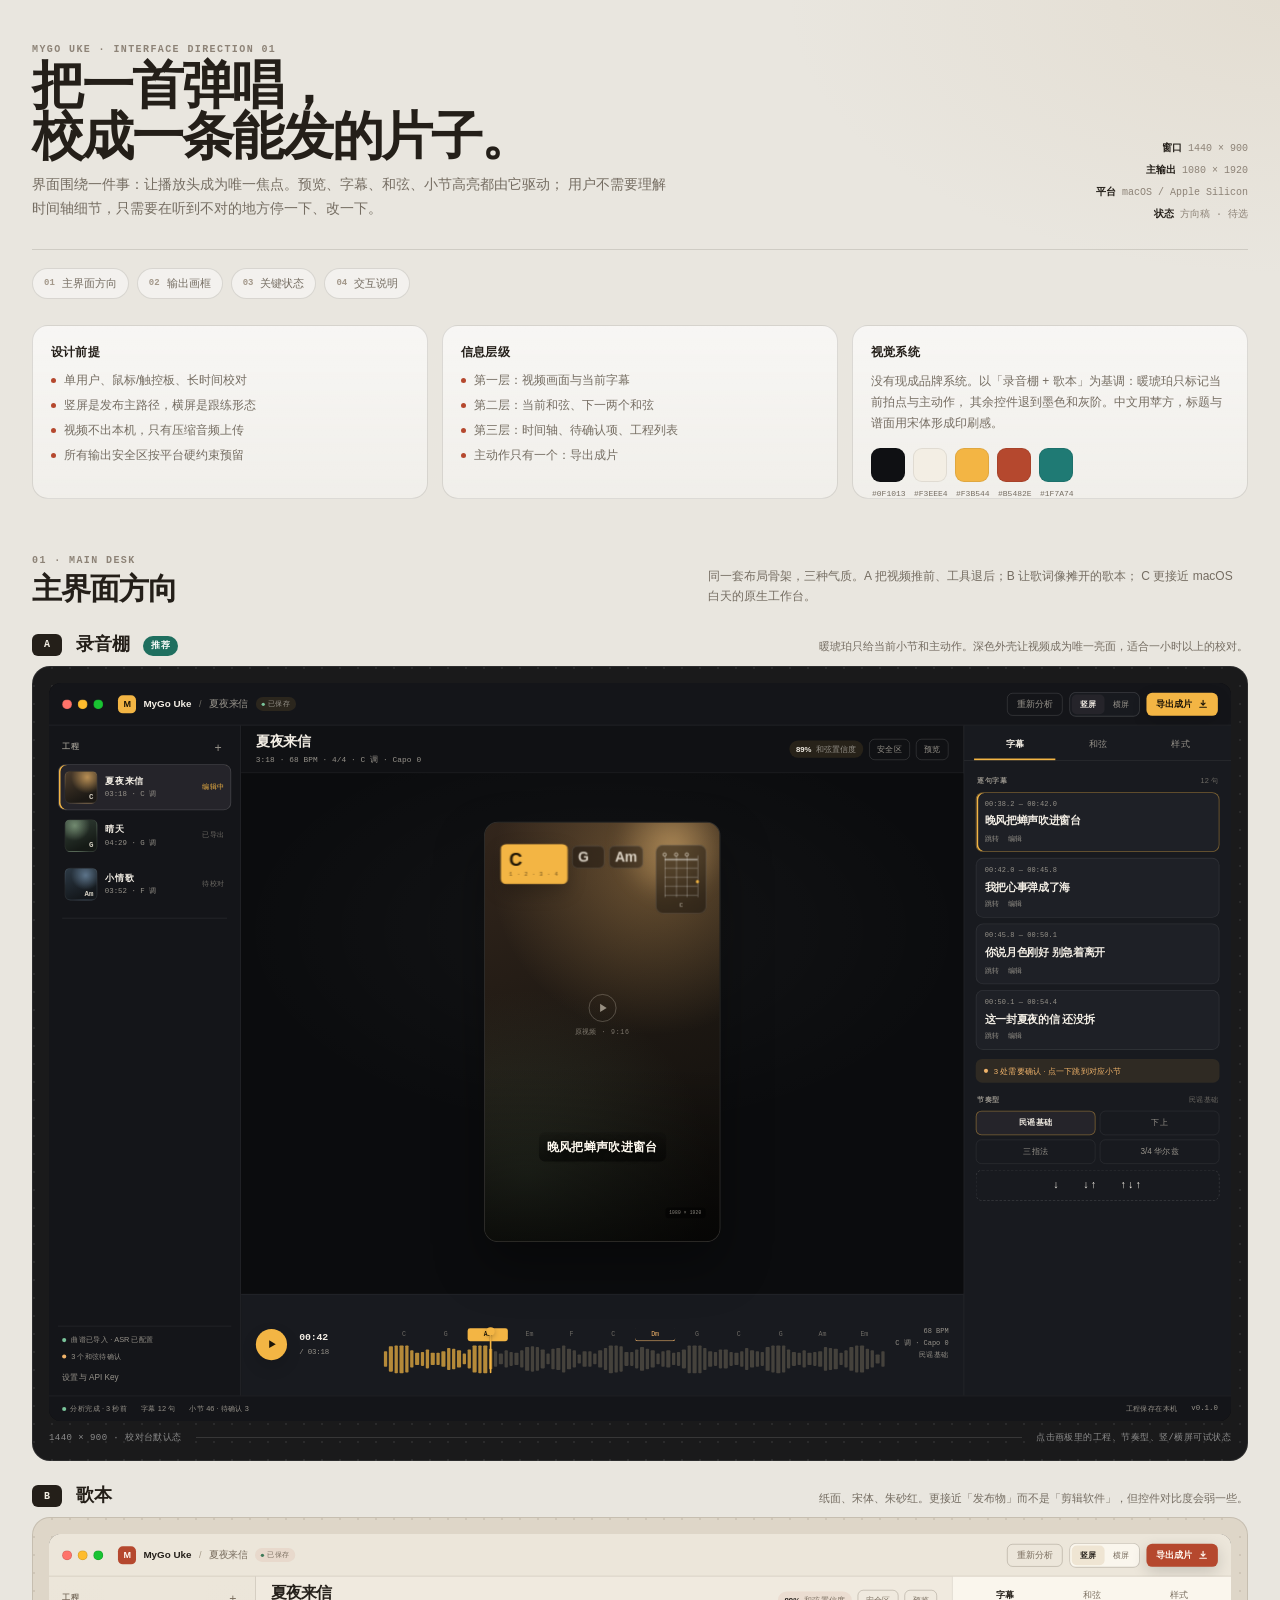
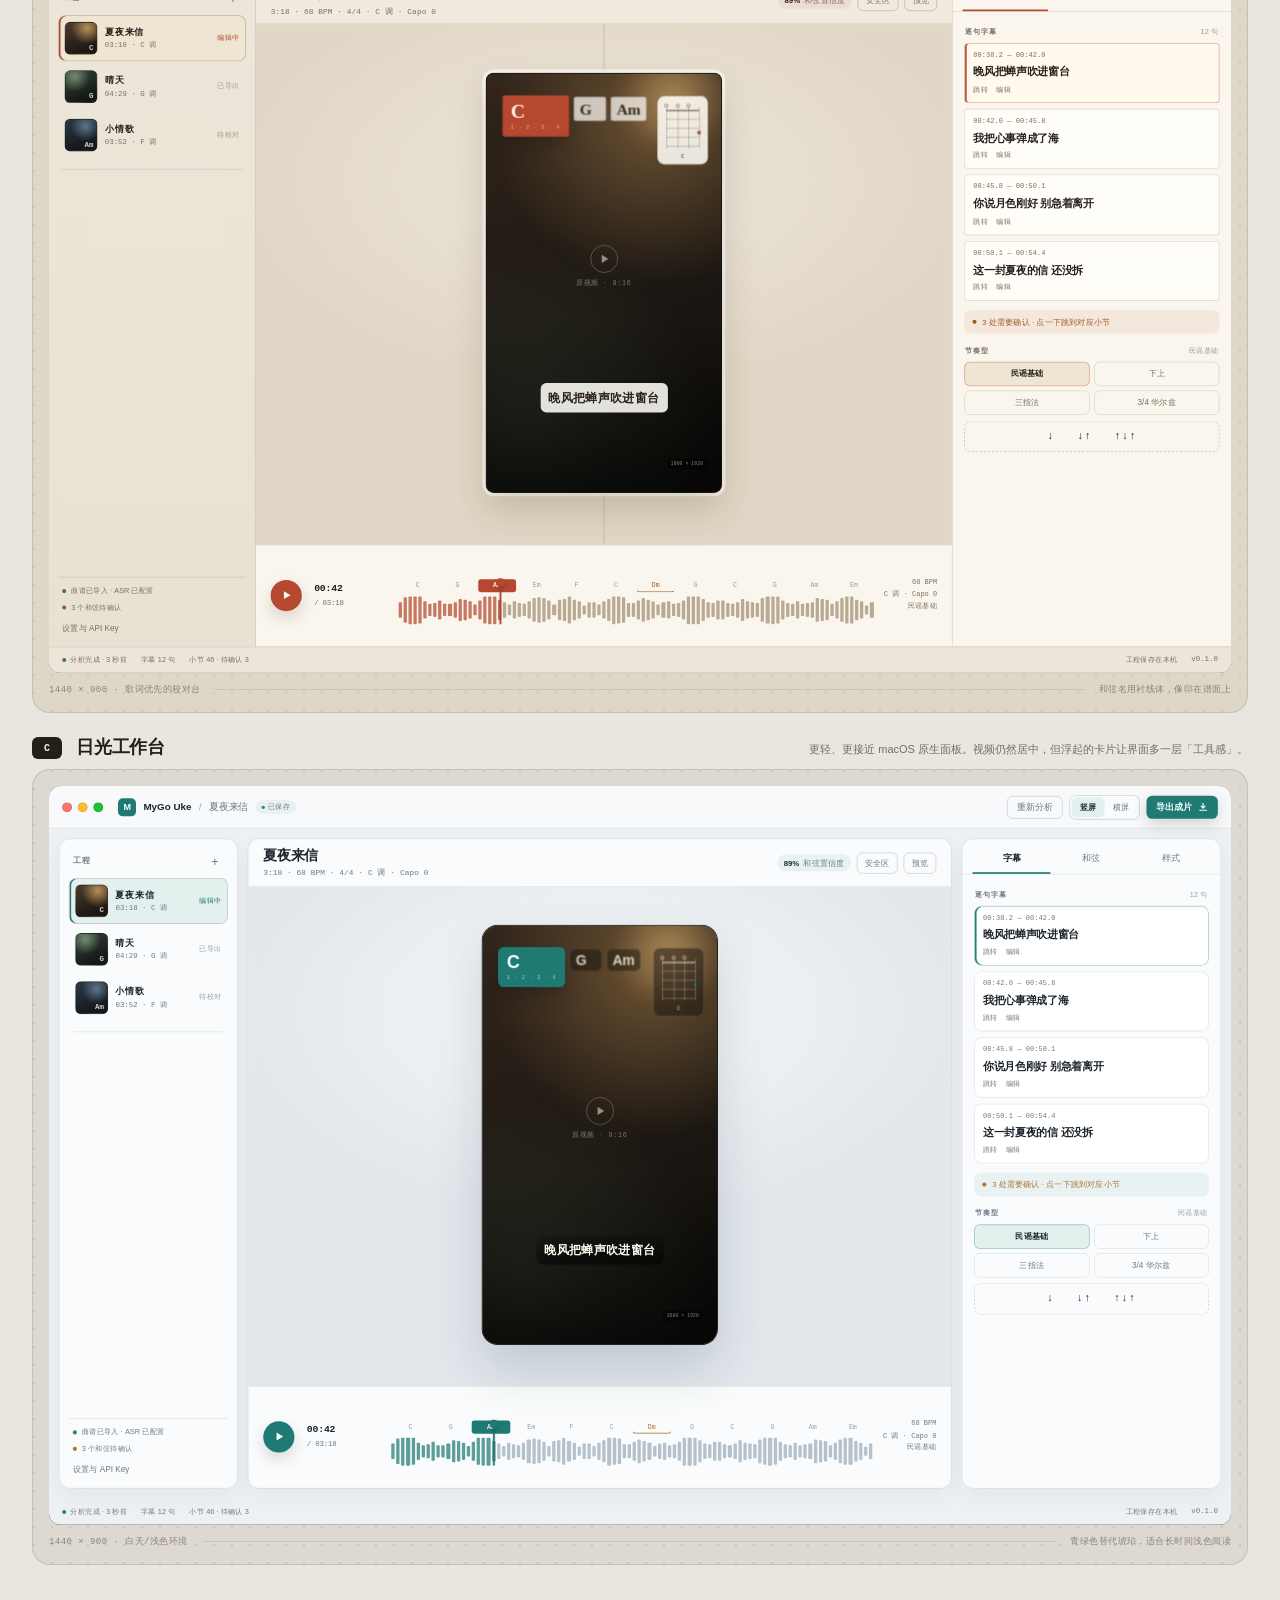
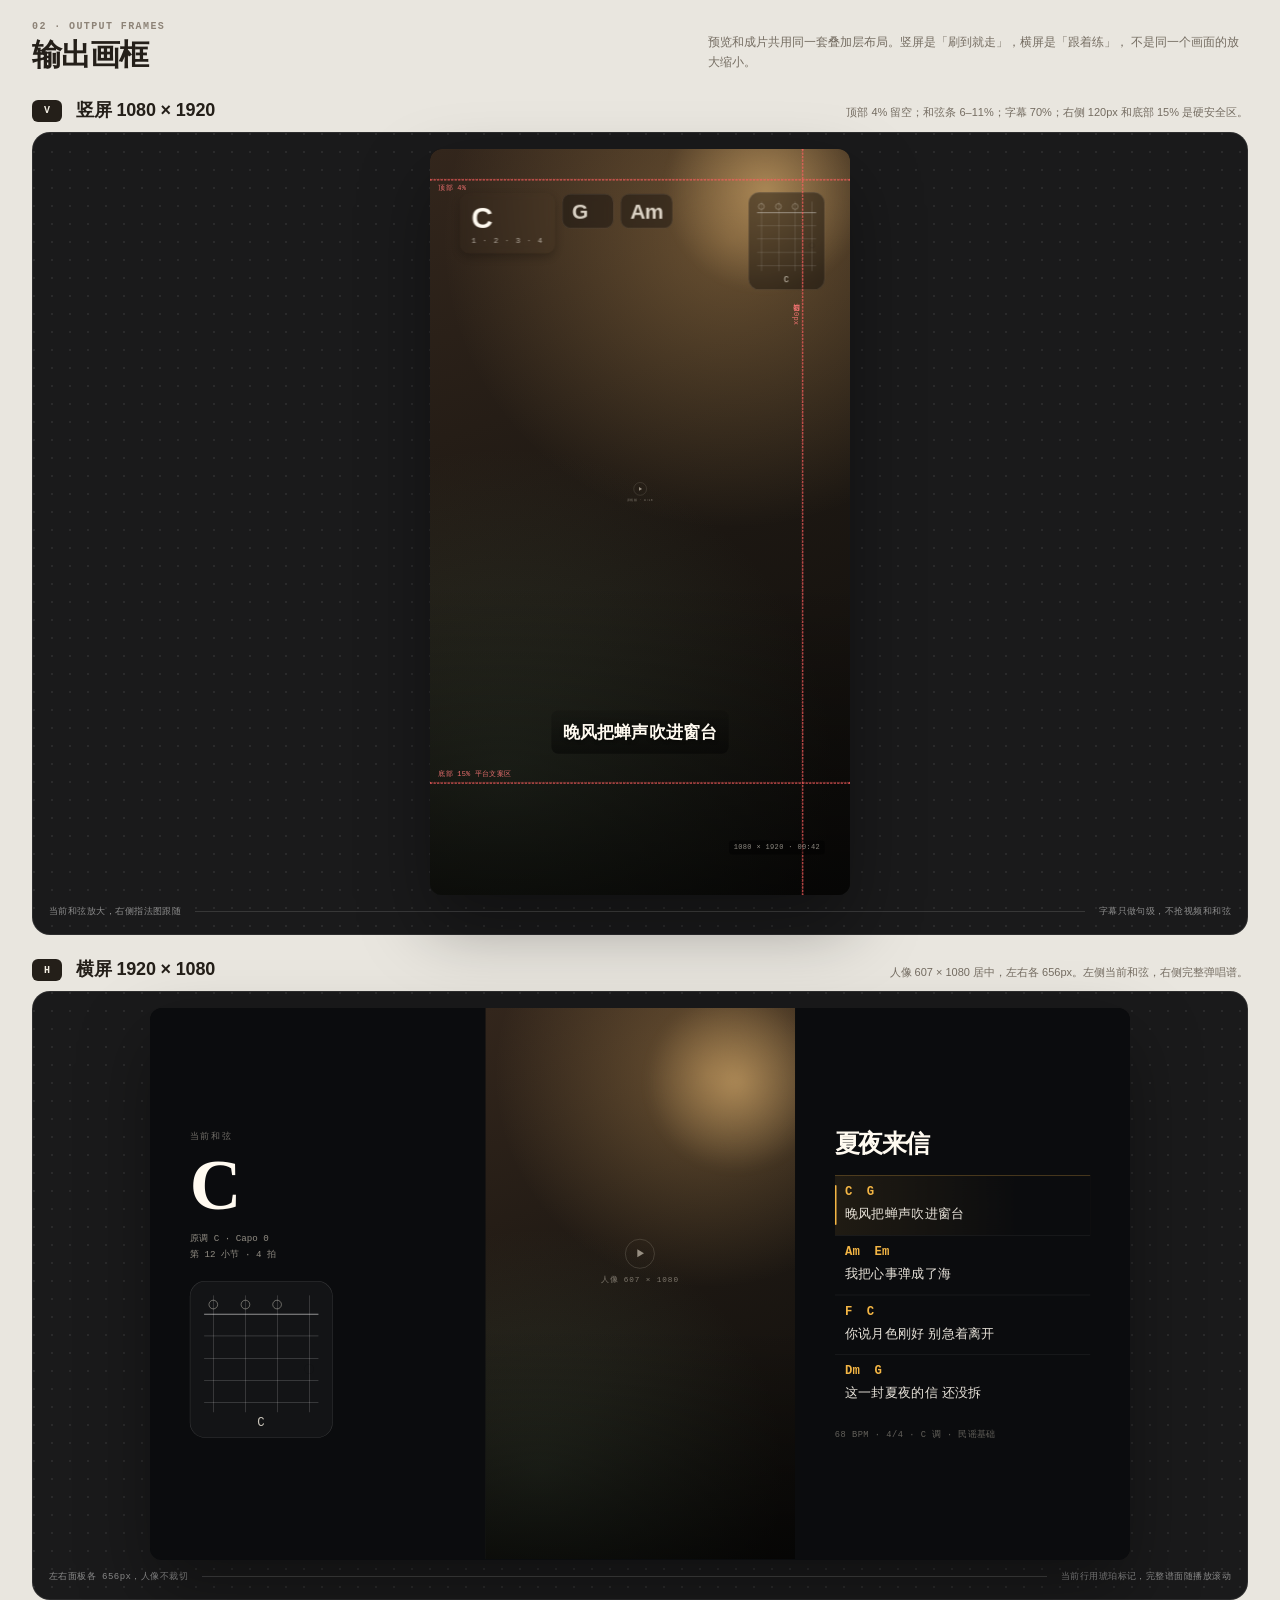
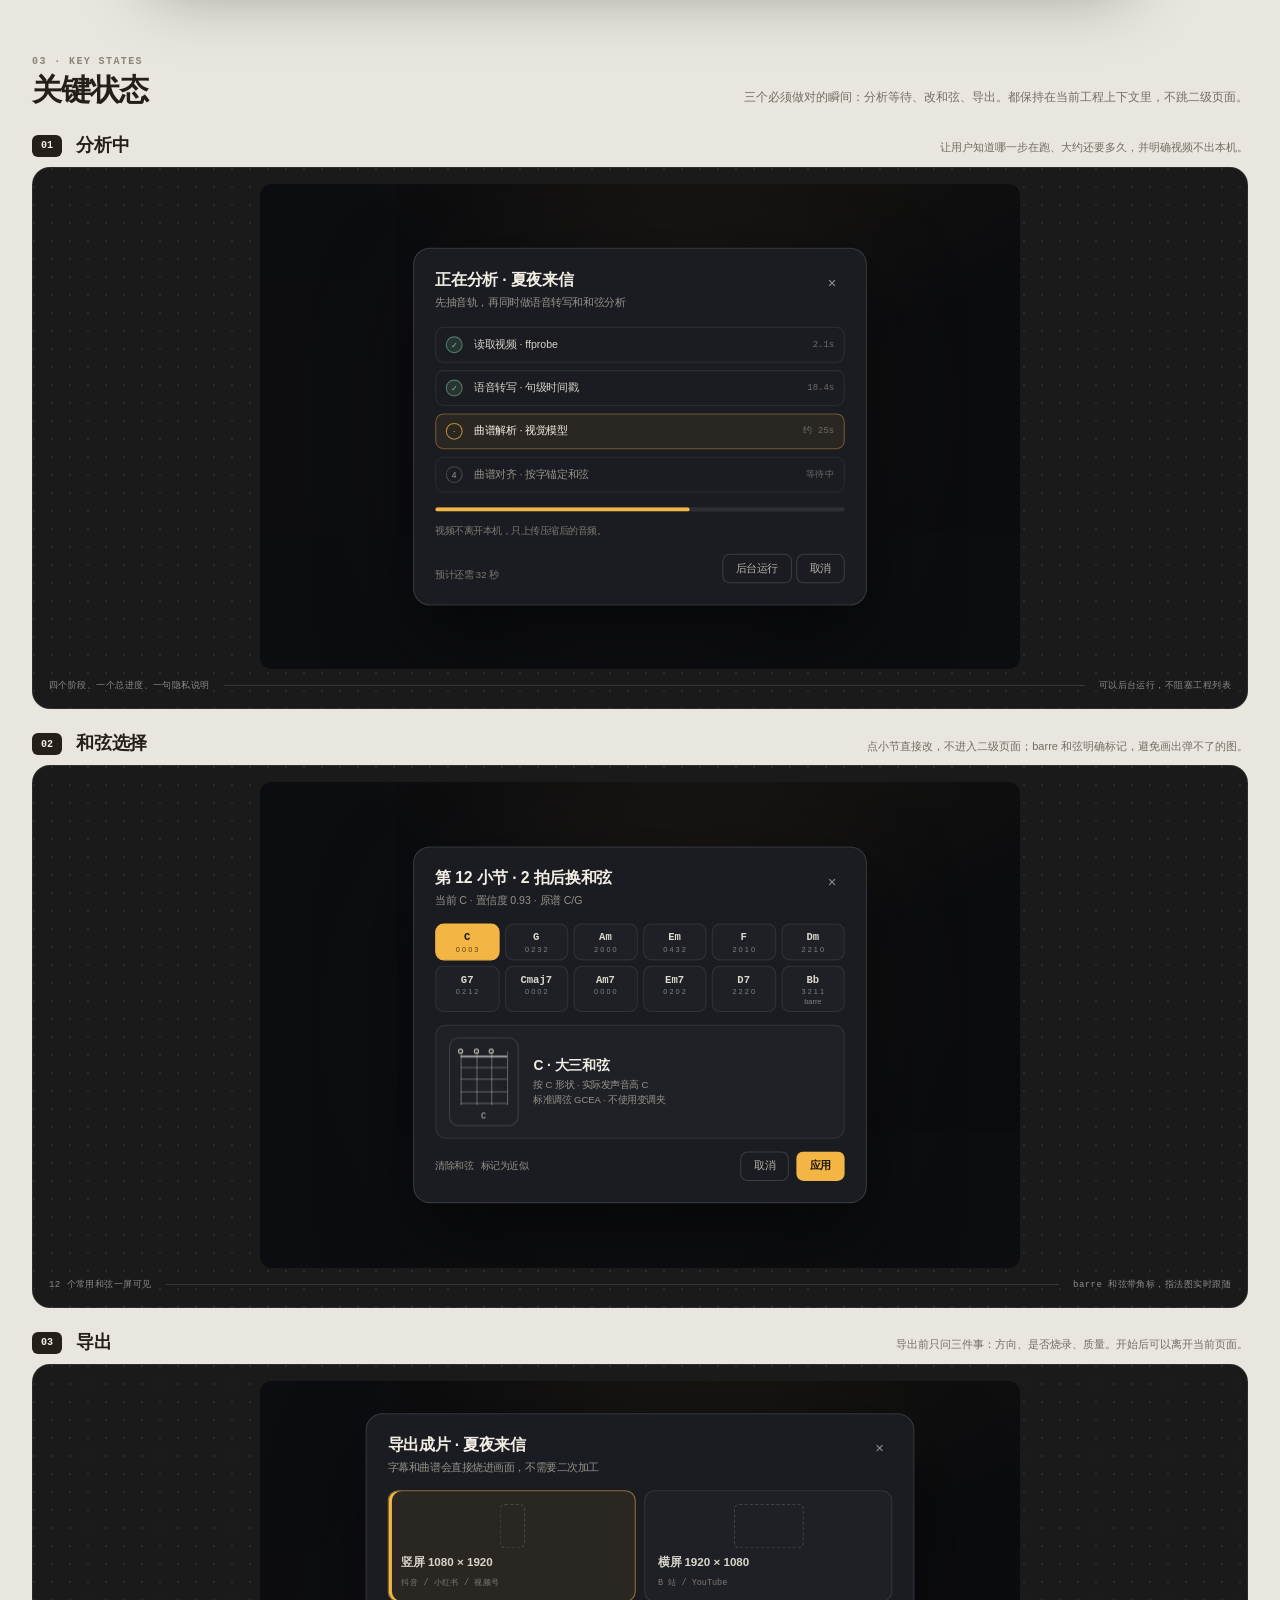
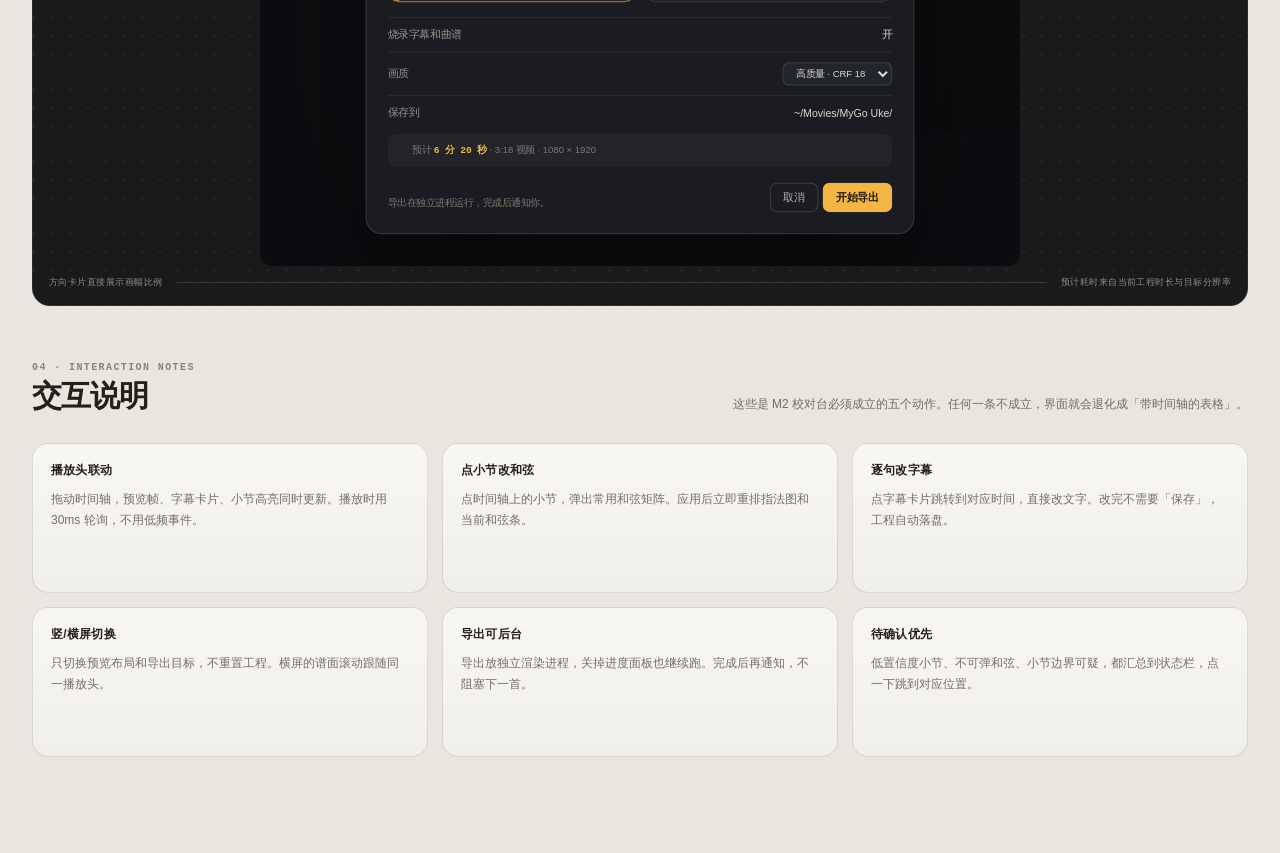
==== commit 3034ff8b: "chore: remove legacy chordd service" ====
--- a/designs/mygo-uke-ui/index.html
+++ b/designs/mygo-uke-ui/index.html
@@ -286,7 +286,7 @@
                 <div class="analysis-stages">
                   <div class="stage-row done">
                     <span class="stage-icon">✓</span>
-                    <span>抽音轨 · 16k PCM / 128k MP3</span>
+                    <span>读取视频 · ffprobe</span>
                     <span class="stage-time">2.1s</span>
                   </div>
                   <div class="stage-row done">
@@ -296,12 +296,12 @@
                   </div>
                   <div class="stage-row active">
                     <span class="stage-icon">·</span>
-                    <span>和弦分析 · BTC + beat_this</span>
+                    <span>曲谱解析 · 视觉模型</span>
                     <span class="stage-time">约 25s</span>
                   </div>
                   <div class="stage-row">
                     <span class="stage-icon">4</span>
-                    <span>小节对齐 · 按 downbeats 切分</span>
+                    <span>曲谱对齐 · 按字锚定和弦</span>
                     <span class="stage-time">等待中</span>
                   </div>
                 </div>
@@ -542,7 +542,7 @@
           </button>
           <div class="rail-sep"></div>
           <div class="rail-foot">
-            <div class="api-state"><i class="dot"></i><span>chordd 在线 · ASR 已配置</span></div>
+            <div class="api-state"><i class="dot"></i><span>曲谱已导入 · ASR 已配置</span></div>
             <div class="api-state"><i class="dot warn"></i><span>3 个和弦待确认</span></div>
             <button class="rail-action">设置与 API Key</button>
           </div>
